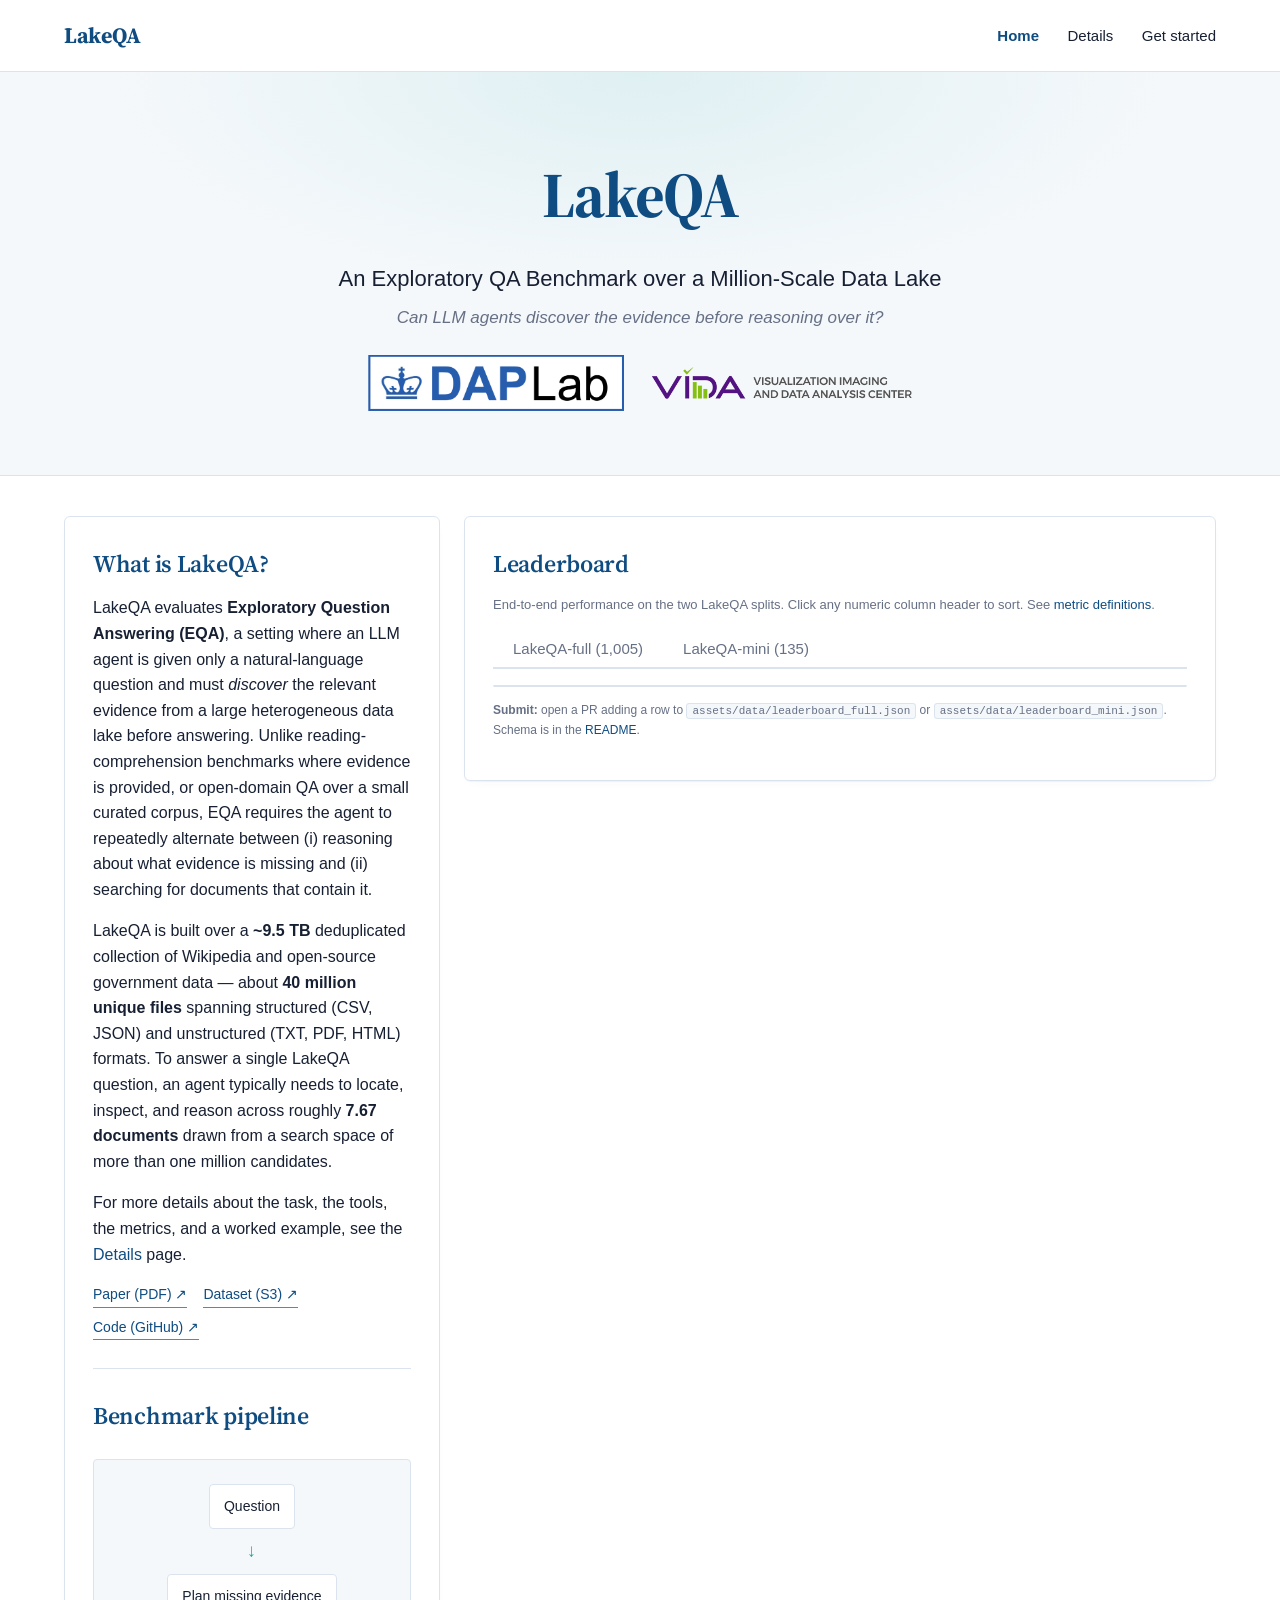
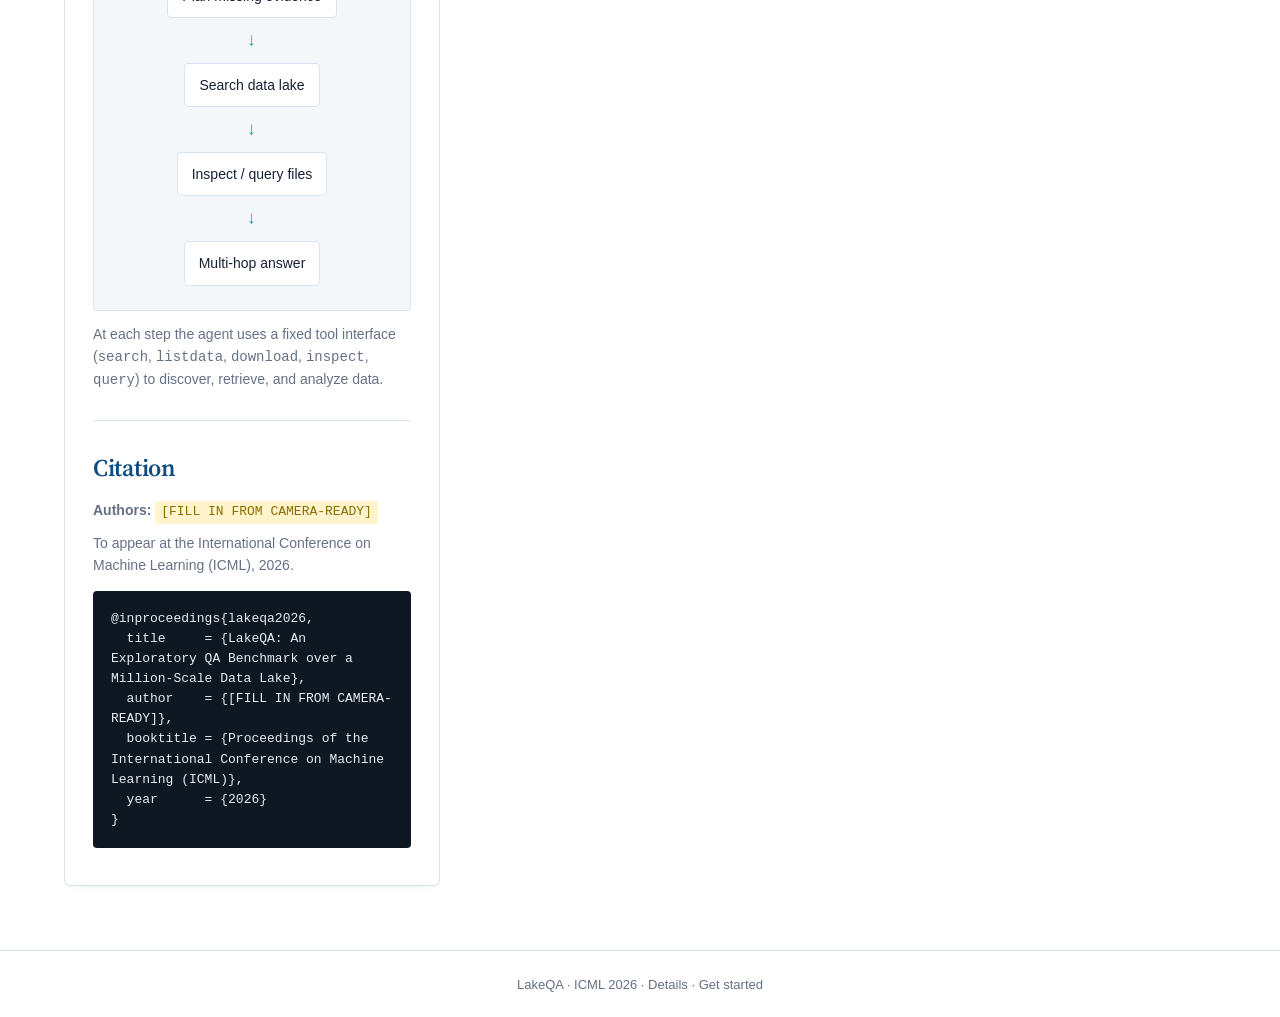
==== index.html @ cb7ca374 "Use VIDA logo in affiliations" ====
<!doctype html>
<html lang="en">
<head>
  <meta charset="utf-8" />
  <meta name="viewport" content="width=device-width, initial-scale=1" />
  <title>LakeQA — An Exploratory QA Benchmark over a Million-Scale Data Lake</title>
  <meta name="description" content="LakeQA: a benchmark for Exploratory Question Answering over a ~9.5 TB heterogeneous data lake spanning Wikipedia and Data.gov." />
  <link rel="icon" href="data:," />
  <link rel="preconnect" href="https://fonts.googleapis.com" />
  <link rel="preconnect" href="https://fonts.gstatic.com" crossorigin />
  <link rel="stylesheet" href="https://fonts.googleapis.com/css2?family=Source+Serif+4:opsz,wght@8..60,400;8..60,600;8..60,700&display=swap" />
  <link rel="stylesheet" href="assets/css/style.css?v=20260525" />
</head>
<body>

<header class="site-header">
  <div class="container-wide">
    <a class="brand" href="index.html">LakeQA</a>
    <nav class="site-nav">
      <a href="index.html" class="active">Home</a>
      <a href="details.html">Details</a>
      <a href="get-started.html">Get started</a>
    </nav>
  </div>
</header>

<section class="hero">
  <div class="container-wide">
    <h1>LakeQA</h1>
    <p class="tagline">An Exploratory QA Benchmark over a Million-Scale Data Lake</p>
    <p class="subtagline">Can LLM agents discover the evidence before reasoning over it?</p>
    <div class="hero-affiliation" aria-label="Affiliations">
      <img class="daplab-logo" src="assets/img/daplab_logo_horiz.png" alt="DAPLab" width="1508" height="331" />
      <img class="vida-logo" src="assets/img/vida_logo_long.png" alt="VIDA Lab" width="473" height="59" />
    </div>
  </div>
</section>

<section class="home-section">
  <div class="container-wide">
    <div class="home-grid">

      <!-- LEFT CARD -->
      <div class="card left-col">

        <h3>What is LakeQA?</h3>
        <p>
          LakeQA evaluates <strong>Exploratory Question Answering (EQA)</strong>, a setting where an LLM agent
          is given only a natural-language question and must <em>discover</em> the relevant evidence from a
          large heterogeneous data lake before answering. Unlike reading-comprehension benchmarks where evidence
          is provided, or open-domain QA over a small curated corpus, EQA requires the agent to repeatedly
          alternate between (i) reasoning about what evidence is missing and (ii) searching for documents that
          contain it.
        </p>
        <p>
          LakeQA is built over a <strong>~9.5 TB</strong> deduplicated collection of Wikipedia and open-source
          government data — about <strong>40 million unique files</strong> spanning structured (CSV, JSON) and
          unstructured (TXT, PDF, HTML) formats. To answer a single LakeQA question, an agent typically needs
          to locate, inspect, and reason across roughly <strong>7.67 documents</strong> drawn from a search
          space of more than one million candidates.
        </p>
        <p>
          For more details about the task, the tools, the metrics, and a worked example, see the
          <a href="details.html">Details</a> page.
        </p>
        <div class="inline-links">
          <a href="#paper-pdf-link">Paper (PDF) ↗</a>
          <a href="#dataset-link">Dataset (S3) ↗</a>
          <a href="https://github.com/lakeqa-bench/lakeqa-bench.github.io">Code (GitHub) ↗</a>
        </div>

        <hr class="card-divider" />

        <h3>Benchmark pipeline</h3>
        <div class="pipeline">
          <div class="node">Question</div>
          <span class="arrow">→</span>
          <div class="node">Plan missing evidence</div>
          <span class="arrow">→</span>
          <div class="node">Search data lake</div>
          <span class="arrow">→</span>
          <div class="node">Inspect / query files</div>
          <span class="arrow">→</span>
          <div class="node">Multi-hop answer</div>
        </div>
        <p style="font-size: 14px; color: var(--muted); margin-top: 12px;">
          At each step the agent uses a fixed tool interface
          (<code>search</code>, <code>listdata</code>, <code>download</code>, <code>inspect</code>, <code>query</code>)
          to discover, retrieve, and analyze data.
        </p>

        <hr class="card-divider" />

        <h3>Citation</h3>
        <p style="font-size: 14px; color: var(--muted); margin: 0 0 8px;">
          <strong>Authors:</strong> <span class="placeholder">[FILL IN FROM CAMERA-READY]</span>
        </p>
        <p style="font-size: 14px; color: var(--muted); margin: 0 0 14px;">
          To appear at the International Conference on Machine Learning (ICML), 2026.
        </p>
        <pre class="bibtex">@inproceedings{lakeqa2026,
  title     = {LakeQA: An Exploratory QA Benchmark over a Million-Scale Data Lake},
  author    = {[FILL IN FROM CAMERA-READY]},
  booktitle = {Proceedings of the International Conference on Machine Learning (ICML)},
  year      = {2026}
}</pre>

      </div>

      <!-- RIGHT CARD -->
      <div class="card right-col">

        <h3>Leaderboard</h3>
        <p style="font-size: 13px; color: var(--muted); margin: 0 0 14px;">
          End-to-end performance on the two LakeQA splits.
          Click any numeric column header to sort.
          See <a href="details.html#metrics">metric definitions</a>.
        </p>

        <div class="tabs" id="lb-tabs">
          <button class="tab" data-split="full">LakeQA-full (1,005)</button>
          <button class="tab" data-split="mini">LakeQA-mini (135)</button>
        </div>

        <div class="table-wrap" id="lb-table"></div>

        <p class="lb-footnote">
          <strong>Submit:</strong> open a PR adding a row to
          <code>assets/data/leaderboard_full.json</code> or
          <code>assets/data/leaderboard_mini.json</code>. Schema is in the
          <a href="https://github.com/lakeqa-bench/lakeqa-bench.github.io#submitting-an-entry">README</a>.
        </p>

      </div>

    </div>
  </div>
</section>

<footer class="site-footer">
  <div class="container-wide">
    LakeQA · ICML 2026 · <a href="details.html">Details</a> · <a href="get-started.html">Get started</a>
  </div>
</footer>

<script src="assets/js/leaderboard.js"></script>
<script>
  window.LakeQA.renderLeaderboard({
    tableContainerId: "lb-table",
    tabsContainerId:  "lb-tabs"
  });
</script>

</body>
</html>
---- assets/css/style.css ----
:root {
  --bg: #ffffff;
  --text: #172033;
  --muted: #667085;
  --primary: #0f4c81;
  --accent: #1ca7a8;
  --light: #f5f8fb;
  --border: #dbe4ee;
  --display: "Source Serif 4", Georgia, "Iowan Old Style", "Times New Roman", serif;
}

* { box-sizing: border-box; }

html, body {
  margin: 0;
  padding: 0;
  background: var(--bg);
  color: var(--text);
  font-family: -apple-system, BlinkMacSystemFont, "Segoe UI", Inter, Helvetica, Arial, sans-serif;
  font-size: 16px;
  line-height: 1.6;
  -webkit-font-smoothing: antialiased;
}

a {
  color: var(--primary);
  text-decoration: none;
}
a:hover { text-decoration: underline; }

.container {
  max-width: 960px;
  margin: 0 auto;
  padding: 0 24px;
}
.container-wide {
  max-width: 1200px;
  margin: 0 auto;
  padding: 0 24px;
}

/* ---------- Header / nav ---------- */

.site-header {
  border-bottom: 1px solid var(--border);
  background: var(--bg);
}
.site-header .container,
.site-header .container-wide {
  display: flex;
  align-items: center;
  justify-content: space-between;
  padding-top: 18px;
  padding-bottom: 18px;
}
.site-header .brand {
  font-family: var(--display);
  font-weight: 700;
  font-size: 22px;
  color: var(--primary);
  letter-spacing: -0.012em;
}
.site-nav a {
  color: var(--text);
  margin-left: 24px;
  font-size: 15px;
}
.site-nav a:hover { color: var(--primary); text-decoration: none; }
.site-nav a.active { color: var(--primary); font-weight: 600; }

/* ---------- Hero ---------- */

.hero {
  background:
    radial-gradient(ellipse 60% 80% at 50% 0%,
      rgba(28, 167, 168, 0.10), transparent 70%),
    var(--light);
  border-bottom: 1px solid var(--border);
  padding: 72px 0 64px;
  text-align: center;
}
.hero h1 {
  font-family: var(--display);
  font-size: 64px;
  margin: 0 0 14px;
  letter-spacing: -0.025em;
  color: var(--primary);
  font-weight: 700;
}
.hero .tagline {
  font-size: 22px;
  margin: 0 auto 8px;
  color: var(--text);
  font-weight: 500;
}
.hero .subtagline {
  font-size: 17px;
  color: var(--muted);
  margin: 0 auto 24px;
  font-style: italic;
}
.hero-affiliation {
  display: flex;
  flex-wrap: wrap;
  align-items: center;
  justify-content: center;
  gap: 20px 28px;
  max-width: 680px;
  margin: 0 auto;
}
.hero-affiliation img {
  display: block;
  width: auto;
  max-width: min(260px, 78vw);
  object-fit: contain;
}
.hero-affiliation .daplab-logo {
  height: 56px;
}
.hero-affiliation .vida-logo {
  height: 42px;
}
.hero-buttons {
  display: flex;
  flex-wrap: wrap;
  justify-content: center;
  gap: 12px;
}
.btn {
  display: inline-block;
  padding: 10px 20px;
  background: var(--primary);
  color: #fff;
  border-radius: 4px;
  font-size: 15px;
  font-weight: 500;
  border: 1px solid var(--primary);
  transition: background 0.12s ease;
}
.btn:hover {
  background: #0d3f6b;
  color: #fff;
  text-decoration: none;
}
.btn.btn-secondary {
  background: #fff;
  color: var(--primary);
}
.btn.btn-secondary:hover {
  background: var(--light);
  color: var(--primary);
}

/* ---------- Sections ---------- */

section {
  padding: 56px 0;
  border-bottom: 1px solid var(--border);
}
section:last-of-type { border-bottom: none; }
section h2 {
  font-family: var(--display);
  font-size: 30px;
  margin: 0 0 20px;
  color: var(--primary);
  letter-spacing: -0.012em;
  font-weight: 600;
}

/* Cap reading width inside the wide container on long-form pages
   (Details, Get started). Header / hero / leaderboard grid stay full-width. */
section > .container-wide > p,
section > .container-wide > ol,
section > .container-wide > ul,
section > .container-wide > h2,
section > .container-wide > h3,
section > .container-wide > .table-wrap,
section > .container-wide > .json-viewer,
section > .container-wide > .json-caption,
section > .container-wide > pre,
section > .container-wide > .banner,
section > .container-wide > .metric-groups,
section > .container-wide > .challenge-grid {
  max-width: 920px;
}
.page-title-strip > .container-wide > h1,
.page-title-strip > .container-wide > p {
  max-width: 920px;
}
section h3 {
  font-size: 19px;
  margin: 24px 0 8px;
  color: var(--text);
}
section p { margin: 0 0 16px; }

/* ---------- Challenge cards ---------- */

.challenge-grid {
  display: grid;
  grid-template-columns: repeat(3, 1fr);
  gap: 20px;
  margin-top: 24px;
}
.challenge {
  background: var(--light);
  border: 1px solid var(--border);
  border-left: 3px solid var(--accent);
  padding: 20px;
  border-radius: 4px;
}
.challenge .num {
  font-size: 13px;
  text-transform: uppercase;
  letter-spacing: 0.06em;
  color: var(--accent);
  font-weight: 600;
  margin-bottom: 6px;
}
.challenge h4 {
  margin: 0 0 8px;
  font-size: 16px;
  color: var(--text);
}
.challenge p {
  margin: 0;
  font-size: 14px;
  color: var(--muted);
  line-height: 1.5;
}

/* ---------- Pipeline ---------- */

.pipeline {
  display: flex;
  flex-wrap: wrap;
  align-items: center;
  justify-content: center;
  gap: 8px;
  margin: 24px 0 8px;
  padding: 24px;
  background: var(--light);
  border: 1px solid var(--border);
  border-radius: 4px;
}
.pipeline .node {
  background: #fff;
  border: 1px solid var(--border);
  border-radius: 4px;
  padding: 10px 14px;
  font-size: 14px;
  color: var(--text);
  white-space: nowrap;
}
.pipeline .arrow {
  color: var(--accent);
  font-weight: 700;
  font-size: 18px;
}

/* When the pipeline lives in the narrow Home left column, stack vertically
   with downward arrows regardless of viewport size. */
.left-col .pipeline { flex-direction: column; }
.left-col .pipeline .arrow { transform: rotate(90deg); }

/* ---------- Stat cards ---------- */

.stat-grid {
  display: grid;
  grid-template-columns: repeat(3, 1fr);
  gap: 16px;
  margin-top: 24px;
}
.stat {
  background: #fff;
  border: 1px solid var(--border);
  border-radius: 4px;
  padding: 20px;
  text-align: center;
}
.stat .value {
  font-size: 28px;
  font-weight: 700;
  color: var(--primary);
  letter-spacing: -0.01em;
  display: block;
  margin-bottom: 4px;
}
.stat .label {
  font-size: 13px;
  color: var(--muted);
}

/* ---------- Tables ---------- */

.table-wrap {
  overflow-x: auto;
  margin-top: 16px;
  border: 1px solid var(--border);
  border-radius: 4px;
}
table {
  width: 100%;
  border-collapse: collapse;
  font-size: 14px;
}
th, td {
  text-align: left;
  padding: 10px 12px;
  border-bottom: 1px solid var(--border);
  white-space: nowrap;
}
th {
  background: var(--light);
  color: var(--text);
  font-weight: 600;
  font-size: 13px;
  text-transform: uppercase;
  letter-spacing: 0.04em;
  border-bottom: 2px solid var(--border);
}
tbody tr:last-child td { border-bottom: none; }
tbody tr:hover { background: var(--light); }
td.num { font-variant-numeric: tabular-nums; text-align: right; }
th.num { text-align: right; }
td.rank {
  font-weight: 700;
  color: var(--muted);
  width: 40px;
}
td.model { font-weight: 500; }

/* Sortable column headers */
th.sortable {
  cursor: pointer;
  user-select: none;
}
th.sortable:hover { color: var(--primary); }
th.sortable .sort-arrow {
  display: inline-block;
  width: 10px;
  margin-left: 4px;
  color: var(--muted);
  font-size: 10px;
}
th.sortable.sort-asc .sort-arrow::after  { content: "▲"; color: var(--primary); }
th.sortable.sort-desc .sort-arrow::after { content: "▼"; color: var(--primary); }

/* ---------- Tabs ---------- */

.tabs {
  display: flex;
  border-bottom: 2px solid var(--border);
  margin-bottom: 16px;
}
.tab {
  padding: 10px 20px;
  cursor: pointer;
  font-size: 15px;
  font-weight: 500;
  color: var(--muted);
  border-bottom: 2px solid transparent;
  margin-bottom: -2px;
  background: none;
  border-top: none;
  border-left: none;
  border-right: none;
}
.tab.active {
  color: var(--primary);
  border-bottom-color: var(--primary);
}
.tab:hover { color: var(--primary); }

/* ---------- Banner / callout ---------- */

.banner {
  background: var(--light);
  border-left: 3px solid var(--accent);
  padding: 14px 18px;
  margin: 16px 0;
  font-size: 14px;
  border-radius: 0 4px 4px 0;
}
.banner strong { color: var(--text); }

.placeholder {
  display: inline-block;
  background: #fff4cc;
  color: #8a6d00;
  padding: 1px 6px;
  border-radius: 3px;
  font-size: 13px;
  font-family: ui-monospace, "SF Mono", Menlo, monospace;
}

/* ---------- Citation ---------- */

.bibtex {
  background: #0e1822;
  color: #e6edf3;
  padding: 18px;
  border-radius: 4px;
  font-family: ui-monospace, "SF Mono", Menlo, Consolas, monospace;
  font-size: 13px;
  line-height: 1.55;
  white-space: pre-wrap;
  overflow-x: auto;
}

/* ---------- Metric groups (evaluation page) ---------- */

.metric-groups {
  display: grid;
  grid-template-columns: repeat(3, 1fr);
  gap: 16px;
  margin-top: 16px;
}
.metric-group {
  background: var(--light);
  border: 1px solid var(--border);
  border-radius: 4px;
  padding: 18px;
}
.metric-group h4 {
  margin: 0 0 8px;
  font-size: 15px;
  color: var(--primary);
}
.metric-group ul {
  list-style: none;
  padding: 0;
  margin: 0;
}
.metric-group li {
  font-size: 14px;
  color: var(--text);
  padding: 4px 0;
}
.metric-group li code {
  background: #fff;
  padding: 1px 5px;
  border: 1px solid var(--border);
  border-radius: 3px;
  font-size: 12px;
}

/* ---------- Domain bars ---------- */

.domain-bars {
  margin-top: 16px;
}
.domain-row {
  display: grid;
  grid-template-columns: 220px 1fr 60px;
  align-items: center;
  gap: 12px;
  padding: 6px 0;
  font-size: 14px;
}
.domain-row .name { color: var(--text); }
.domain-row .bar {
  height: 14px;
  background: var(--light);
  border-radius: 3px;
  overflow: hidden;
  position: relative;
}
.domain-row .bar-fill {
  height: 100%;
  background: var(--accent);
  border-radius: 3px;
}
.domain-row .pct {
  text-align: right;
  font-variant-numeric: tabular-nums;
  color: var(--muted);
  font-size: 13px;
}

/* ---------- Footer ---------- */

.site-footer {
  border-top: 1px solid var(--border);
  padding: 24px 0;
  font-size: 13px;
  color: var(--muted);
  text-align: center;
}
.site-footer a { color: var(--muted); }

/* ---------- Two-column home grid ---------- */

.home-section { padding: 40px 0 64px; border-bottom: none; }

.home-grid {
  display: grid;
  grid-template-columns: minmax(0, 1fr) minmax(0, 2fr);
  gap: 24px;
  align-items: start;
}

.card {
  background: #fff;
  border: 1px solid var(--border);
  border-radius: 6px;
  padding: 28px 28px 24px;
  box-shadow:
    0 1px 0 rgba(15, 76, 129, 0.04),
    0 4px 12px -8px rgba(15, 76, 129, 0.10);
  transition: box-shadow 0.2s ease, transform 0.2s ease;
}
.card:hover {
  box-shadow:
    0 1px 0 rgba(15, 76, 129, 0.04),
    0 6px 20px -8px rgba(15, 76, 129, 0.16);
}
.card h3:first-child { margin-top: 0; }
.card h3 {
  font-family: var(--display);
  font-size: 24px;
  color: var(--primary);
  margin: 28px 0 12px;
  letter-spacing: -0.012em;
  font-weight: 600;
}

.card-divider {
  border: 0;
  border-top: 1px solid var(--border);
  margin: 28px 0;
}

.right-col {
  position: sticky;
  top: 24px;
}

.lb-footnote {
  margin-top: 14px;
  font-size: 12px;
  color: var(--muted);
}
.lb-footnote code {
  background: var(--light);
  padding: 1px 5px;
  border: 1px solid var(--border);
  border-radius: 3px;
  font-size: 11px;
}

/* Inline links inside the "What is LakeQA?" card */
.inline-links {
  display: flex;
  flex-wrap: wrap;
  gap: 8px 16px;
  margin: 12px 0 4px;
  font-size: 14px;
}
.inline-links a {
  color: var(--primary);
  font-weight: 500;
  text-decoration: none;
  border-bottom: 1px solid var(--accent);
  padding-bottom: 1px;
}
.inline-links a:hover { color: var(--accent); }

/* ---------- JSON viewer (Details > Example task) ---------- */

.json-viewer {
  background: #0e1822;
  color: #e6edf3;
  padding: 22px 24px;
  border-radius: 6px;
  font-family: ui-monospace, "SF Mono", Menlo, Consolas, monospace;
  font-size: 13px;
  line-height: 1.65;
  overflow-x: auto;
  margin: 16px 0;
  white-space: pre-wrap;
  word-break: normal;
  overflow-wrap: break-word;
  tab-size: 2;
}
.json-viewer code {
  font-family: inherit;
  background: transparent;
  border: 0;
  padding: 0;
  color: inherit;
  font-size: inherit;
}
.json-viewer .key      { color: #79c0ff; }
.json-viewer .str      { color: #a5d6ff; }
.json-viewer .num      { color: #ffa657; }
.json-viewer .bool,
.json-viewer .null     { color: #ff7b72; }
.json-viewer .punct    { color: #768390; }
.json-viewer .comment  { color: #8b949e; font-style: italic; }
.json-viewer .py-kw    { color: #ff7b72; }
.json-viewer .py-fn    { color: #d2a8ff; }
.json-viewer .py-str   { color: #a5d6ff; }
.json-viewer .py-com   { color: #8b949e; font-style: italic; }
.json-viewer .py-builtin { color: #ffa657; }

.json-caption {
  font-size: 13px;
  color: var(--muted);
  margin-top: 10px;
  font-style: italic;
}
.json-caption code {
  font-style: normal;
  background: var(--light);
  padding: 1px 5px;
  border: 1px solid var(--border);
  border-radius: 3px;
  font-size: 12px;
}

/* ---------- Page-load fade ---------- */

@keyframes lakeqa-rise {
  from { opacity: 0; transform: translateY(8px); }
  to   { opacity: 1; transform: none; }
}
.hero h1            { animation: lakeqa-rise 0.55s ease-out both; }
.hero .tagline      { animation: lakeqa-rise 0.55s 0.10s ease-out both; }
.hero .subtagline   { animation: lakeqa-rise 0.55s 0.20s ease-out both; }
.home-grid > .card  { animation: lakeqa-rise 0.55s 0.30s ease-out both; }
.home-grid > .right-col { animation-delay: 0.40s; }

@media (prefers-reduced-motion: reduce) {
  .hero h1, .hero .tagline, .hero .subtagline,
  .home-grid > .card { animation: none; }
}

/* Secondary-page header band — same vertical rhythm as .hero,
   left-aligned content (vs centered on the home hero). */
.page-title-strip {
  background:
    radial-gradient(ellipse 60% 80% at 50% 0%,
      rgba(28, 167, 168, 0.10), transparent 70%),
    var(--light);
  border-bottom: 1px solid var(--border);
  padding: 72px 0 64px;
}
.page-title-strip h1 {
  margin: 0;
  font-family: var(--display);
  font-size: 48px;
  color: var(--primary);
  letter-spacing: -0.018em;
  font-weight: 700;
}
.page-title-strip p {
  margin: 8px 0 0;
  font-size: 17px;
  color: var(--muted);
}

/* ---------- Mobile ---------- */

@media (max-width: 980px) {
  .home-grid { grid-template-columns: 1fr; }
  .right-col { position: static; }
}

@media (max-width: 720px) {
  .hero { padding: 40px 0 36px; }
  .hero h1 { font-size: 38px; }
  .hero .tagline { font-size: 18px; }
  .hero .subtagline { font-size: 15px; }
  .hero-affiliation { gap: 14px 20px; }
  .hero-affiliation .daplab-logo { height: 46px; }
  .hero-affiliation .vida-logo { height: 34px; }
  section { padding: 36px 0; }
  section h2 { font-size: 22px; }

  .challenge-grid,
  .metric-groups { grid-template-columns: 1fr; }
  .stat-grid { grid-template-columns: repeat(2, 1fr); }

  .site-header .container,
  .site-header .container-wide {
    flex-direction: column;
    gap: 8px;
    align-items: flex-start;
  }
  .site-nav a { margin-left: 0; margin-right: 16px; }

  .pipeline { flex-direction: column; }
  .pipeline .arrow { transform: rotate(90deg); }

  .card { padding: 20px 18px; }

  .json-viewer {
    font-size: 12px;
    padding: 16px 18px;
  }

  .page-title-strip { padding: 44px 0 36px; }
  .page-title-strip h1 { font-size: 32px; }
  .page-title-strip p { font-size: 15px; }
}
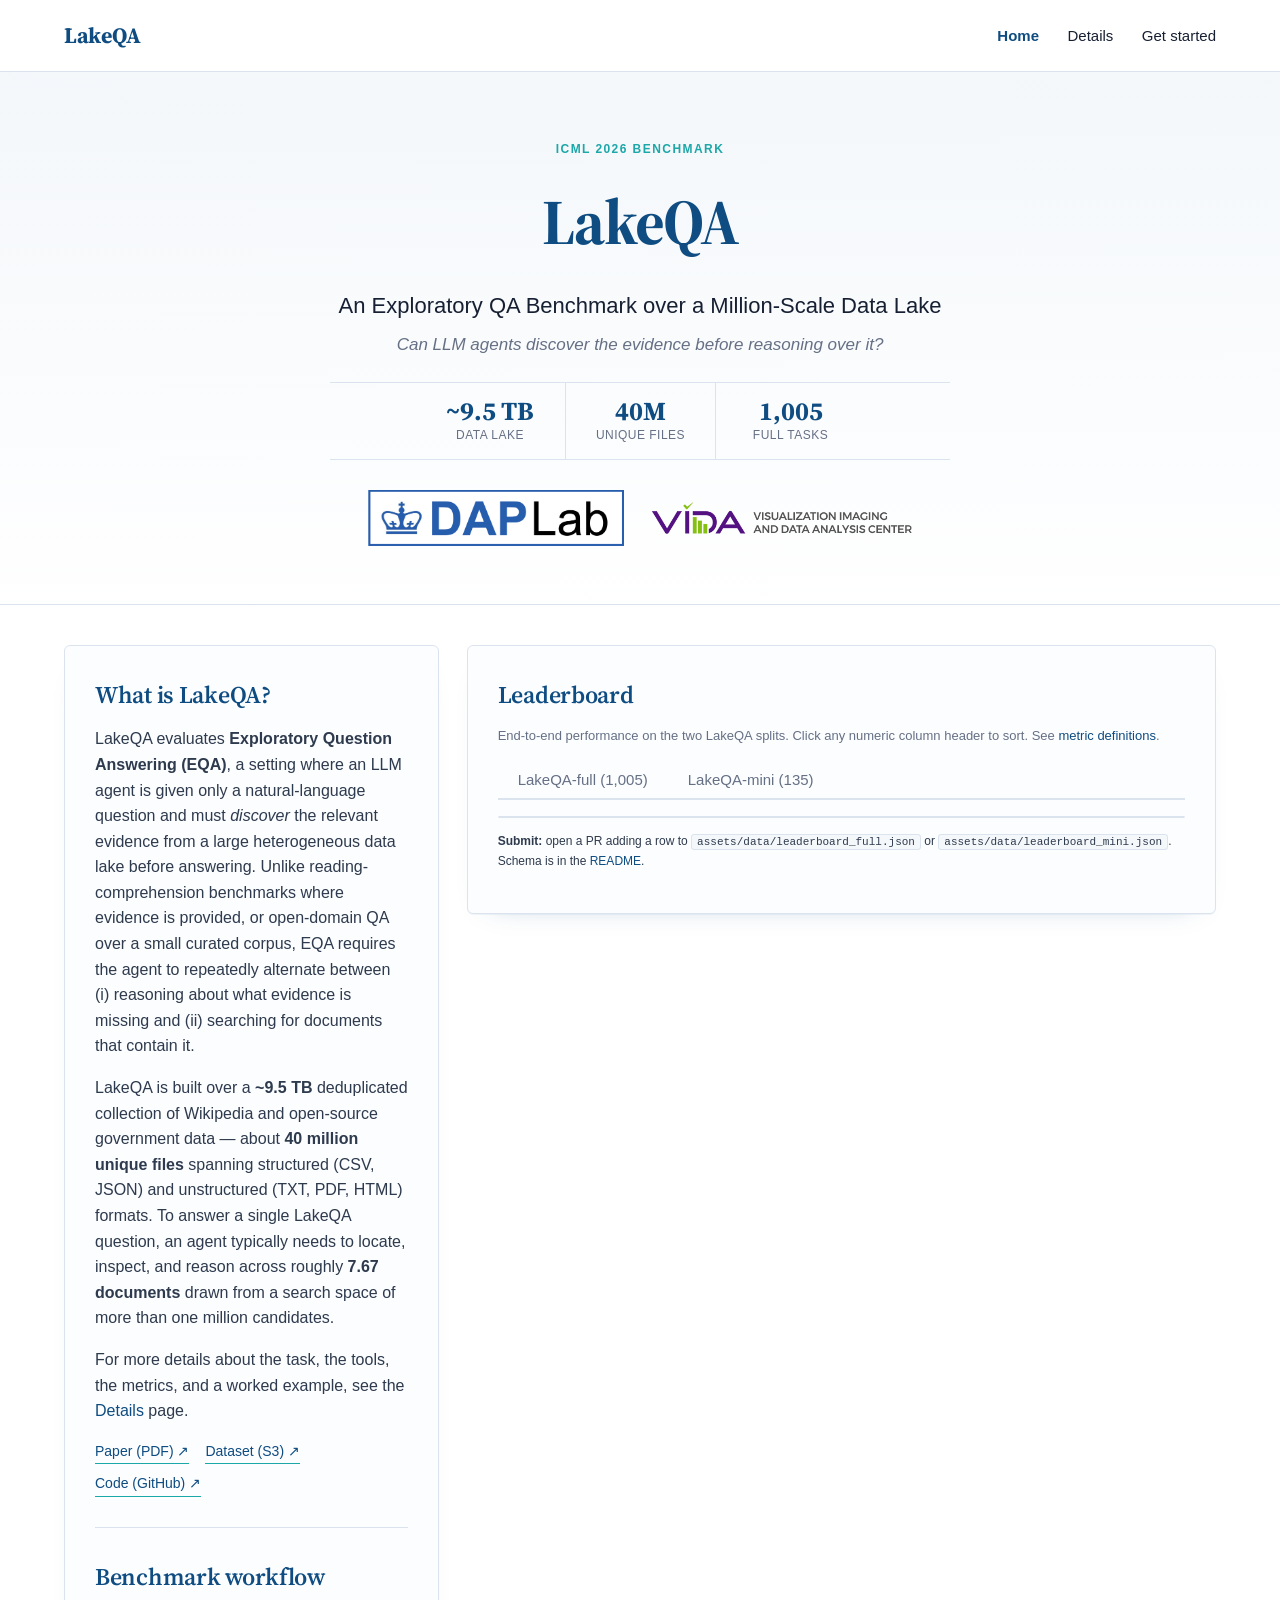
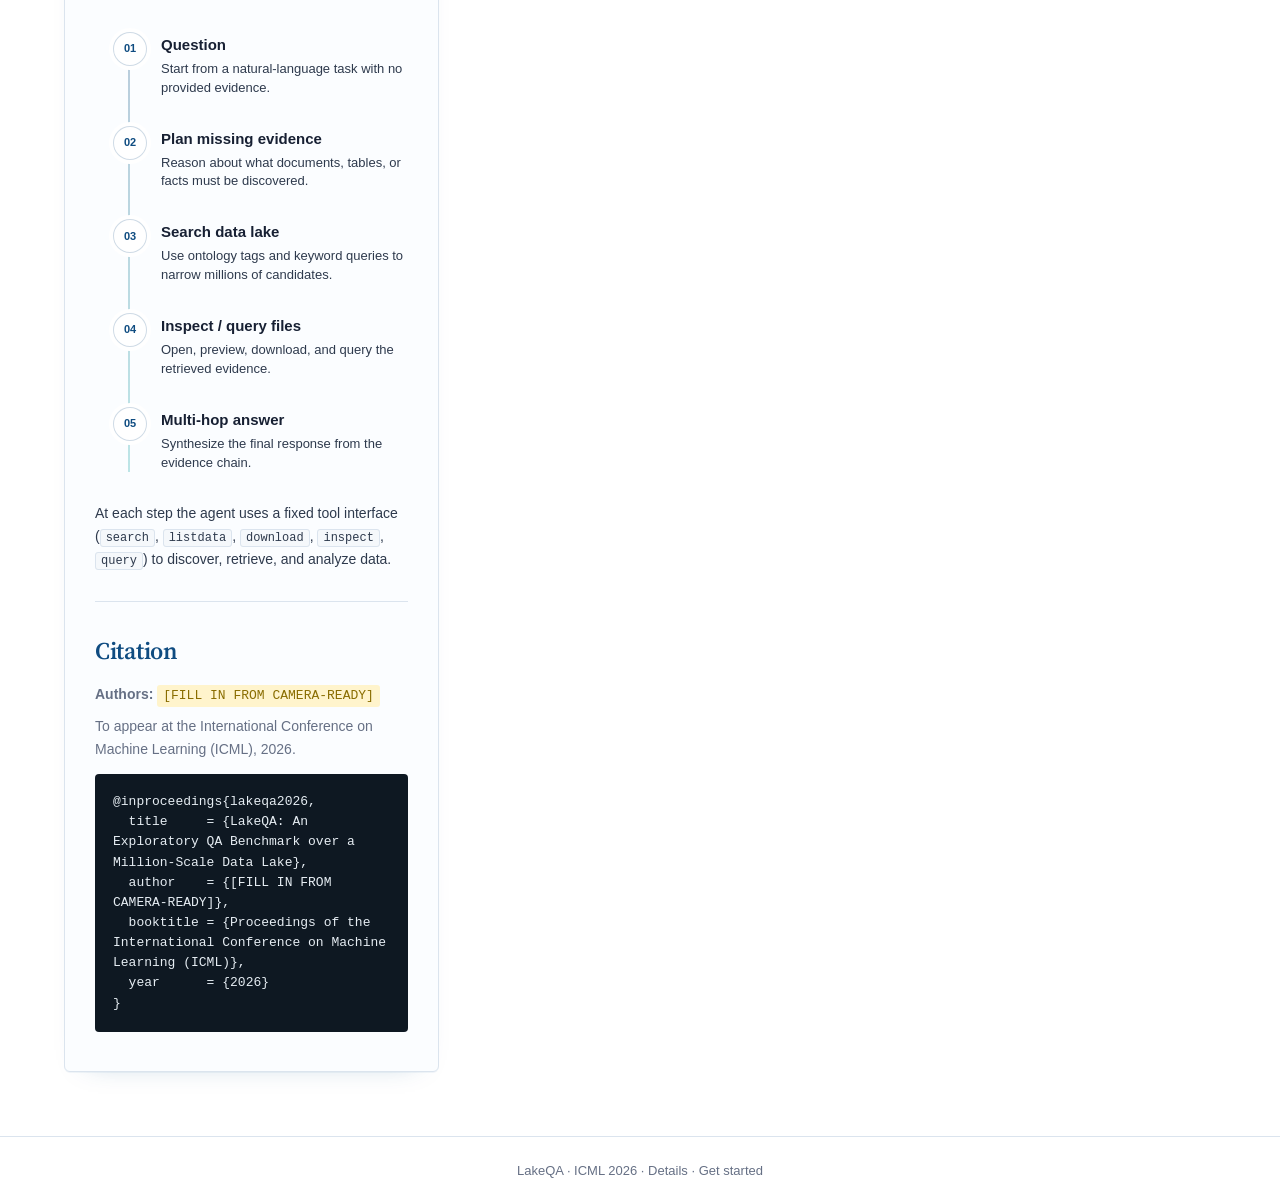
==== commit e199dcf5: "Polish homepage visual design" ====
--- a/index.html
+++ b/index.html
@@ -9,7 +9,7 @@
   <link rel="preconnect" href="https://fonts.googleapis.com" />
   <link rel="preconnect" href="https://fonts.gstatic.com" crossorigin />
   <link rel="stylesheet" href="https://fonts.googleapis.com/css2?family=Source+Serif+4:opsz,wght@8..60,400;8..60,600;8..60,700&display=swap" />
-  <link rel="stylesheet" href="assets/css/style.css?v=20260525" />
+  <link rel="stylesheet" href="assets/css/style.css?v=20260525-redesign" />
 </head>
 <body>
 
@@ -25,10 +25,25 @@
 </header>
 
 <section class="hero">
-  <div class="container-wide">
+  <div class="container-wide hero-inner">
+    <p class="hero-eyebrow">ICML 2026 Benchmark</p>
     <h1>LakeQA</h1>
     <p class="tagline">An Exploratory QA Benchmark over a Million-Scale Data Lake</p>
     <p class="subtagline">Can LLM agents discover the evidence before reasoning over it?</p>
+    <div class="hero-kpis" aria-label="Benchmark scale">
+      <div class="hero-kpi">
+        <strong>~9.5 TB</strong>
+        <span>data lake</span>
+      </div>
+      <div class="hero-kpi">
+        <strong>40M</strong>
+        <span>unique files</span>
+      </div>
+      <div class="hero-kpi">
+        <strong>1,005</strong>
+        <span>full tasks</span>
+      </div>
+    </div>
     <div class="hero-affiliation" aria-label="Affiliations">
       <img class="daplab-logo" src="assets/img/daplab_logo_horiz.png" alt="DAPLab" width="1508" height="331" />
       <img class="vida-logo" src="assets/img/vida_logo_long.png" alt="VIDA Lab" width="473" height="59" />
@@ -71,19 +86,45 @@
 
         <hr class="card-divider" />
 
-        <h3>Benchmark pipeline</h3>
-        <div class="pipeline">
-          <div class="node">Question</div>
-          <span class="arrow">→</span>
-          <div class="node">Plan missing evidence</div>
-          <span class="arrow">→</span>
-          <div class="node">Search data lake</div>
-          <span class="arrow">→</span>
-          <div class="node">Inspect / query files</div>
-          <span class="arrow">→</span>
-          <div class="node">Multi-hop answer</div>
+        <h3>Benchmark workflow</h3>
+        <div class="workflow-showcase" aria-label="LakeQA benchmark workflow">
+          <div class="workflow-step">
+            <span class="workflow-index">01</span>
+            <div>
+              <h4>Question</h4>
+              <p>Start from a natural-language task with no provided evidence.</p>
+            </div>
+          </div>
+          <div class="workflow-step">
+            <span class="workflow-index">02</span>
+            <div>
+              <h4>Plan missing evidence</h4>
+              <p>Reason about what documents, tables, or facts must be discovered.</p>
+            </div>
+          </div>
+          <div class="workflow-step">
+            <span class="workflow-index">03</span>
+            <div>
+              <h4>Search data lake</h4>
+              <p>Use ontology tags and keyword queries to narrow millions of candidates.</p>
+            </div>
+          </div>
+          <div class="workflow-step">
+            <span class="workflow-index">04</span>
+            <div>
+              <h4>Inspect / query files</h4>
+              <p>Open, preview, download, and query the retrieved evidence.</p>
+            </div>
+          </div>
+          <div class="workflow-step">
+            <span class="workflow-index">05</span>
+            <div>
+              <h4>Multi-hop answer</h4>
+              <p>Synthesize the final response from the evidence chain.</p>
+            </div>
+          </div>
         </div>
-        <p style="font-size: 14px; color: var(--muted); margin-top: 12px;">
+        <p class="workflow-note">
           At each step the agent uses a fixed tool interface
           (<code>search</code>, <code>listdata</code>, <code>download</code>, <code>inspect</code>, <code>query</code>)
           to discover, retrieve, and analyze data.
--- a/assets/css/style.css
+++ b/assets/css/style.css
@@ -5,6 +5,7 @@
   --primary: #0f4c81;
   --accent: #1ca7a8;
   --light: #f5f8fb;
+  --panel: #fbfdff;
   --border: #dbe4ee;
   --display: "Source Serif 4", Georgia, "Iowan Old Style", "Times New Roman", serif;
 }
@@ -72,12 +73,23 @@
 
 .hero {
   background:
-    radial-gradient(ellipse 60% 80% at 50% 0%,
-      rgba(28, 167, 168, 0.10), transparent 70%),
+    linear-gradient(180deg, rgba(245, 248, 251, 0.92) 0%, rgba(255, 255, 255, 0.98) 100%),
+    linear-gradient(90deg, rgba(15, 76, 129, 0.07) 0%, rgba(28, 167, 168, 0.08) 100%),
     var(--light);
   border-bottom: 1px solid var(--border);
-  padding: 72px 0 64px;
+  padding: 68px 0 58px;
   text-align: center;
+}
+.hero-inner {
+  position: relative;
+}
+.hero-eyebrow {
+  margin: 0 auto 12px;
+  color: var(--accent);
+  font-size: 12px;
+  font-weight: 700;
+  letter-spacing: 0.12em;
+  text-transform: uppercase;
 }
 .hero h1 {
   font-family: var(--display);
@@ -98,6 +110,39 @@
   color: var(--muted);
   margin: 0 auto 24px;
   font-style: italic;
+}
+.hero-kpis {
+  display: flex;
+  flex-wrap: wrap;
+  justify-content: center;
+  gap: 0;
+  margin: 0 auto 28px;
+  border-top: 1px solid var(--border);
+  border-bottom: 1px solid var(--border);
+  max-width: 620px;
+}
+.hero-kpi {
+  min-width: 150px;
+  padding: 14px 22px;
+  text-align: center;
+}
+.hero-kpi + .hero-kpi {
+  border-left: 1px solid var(--border);
+}
+.hero-kpi strong {
+  display: block;
+  color: var(--primary);
+  font-family: var(--display);
+  font-size: 26px;
+  font-weight: 700;
+  line-height: 1.1;
+}
+.hero-kpi span {
+  display: block;
+  color: var(--muted);
+  font-size: 12px;
+  letter-spacing: 0.04em;
+  text-transform: uppercase;
 }
 .hero-affiliation {
   display: flex;
@@ -107,6 +152,7 @@
   gap: 20px 28px;
   max-width: 680px;
   margin: 0 auto;
+  padding-top: 2px;
 }
 .hero-affiliation img {
   display: block;
@@ -229,39 +275,72 @@
   line-height: 1.5;
 }
 
-/* ---------- Pipeline ---------- */
-
-.pipeline {
-  display: flex;
-  flex-wrap: wrap;
-  align-items: center;
-  justify-content: center;
-  gap: 8px;
-  margin: 24px 0 8px;
-  padding: 24px;
-  background: var(--light);
-  border: 1px solid var(--border);
-  border-radius: 4px;
-}
-.pipeline .node {
+/* ---------- Workflow ---------- */
+
+.workflow-showcase {
+  position: relative;
+  display: grid;
+  gap: 0;
+  margin: 18px 0 10px;
+  padding: 4px 0 4px 18px;
+}
+.workflow-showcase::before {
+  content: "";
+  position: absolute;
+  left: 33px;
+  top: 18px;
+  bottom: 18px;
+  width: 2px;
+  background: linear-gradient(180deg, var(--primary), var(--accent));
+  opacity: 0.28;
+}
+.workflow-step {
+  position: relative;
+  display: grid;
+  grid-template-columns: 34px minmax(0, 1fr);
+  gap: 14px;
+  padding: 14px 0;
+}
+.workflow-index {
+  position: relative;
+  z-index: 1;
+  display: grid;
+  place-items: center;
+  width: 34px;
+  height: 34px;
+  border: 1px solid rgba(15, 76, 129, 0.20);
+  border-radius: 50%;
   background: #fff;
-  border: 1px solid var(--border);
-  border-radius: 4px;
-  padding: 10px 14px;
+  color: var(--primary);
+  font-size: 11px;
+  font-weight: 700;
+  font-variant-numeric: tabular-nums;
+  box-shadow: 0 0 0 4px #fff;
+}
+.workflow-step h4 {
+  margin: 1px 0 3px;
+  color: var(--text);
+  font-size: 15px;
+  font-weight: 700;
+}
+.workflow-step p {
+  margin: 0;
+  color: var(--muted);
+  font-size: 13px;
+  line-height: 1.45;
+}
+.workflow-note {
+  margin: 12px 0 0;
+  color: var(--muted);
   font-size: 14px;
-  color: var(--text);
-  white-space: nowrap;
-}
-.pipeline .arrow {
-  color: var(--accent);
-  font-weight: 700;
-  font-size: 18px;
-}
-
-/* When the pipeline lives in the narrow Home left column, stack vertically
-   with downward arrows regardless of viewport size. */
-.left-col .pipeline { flex-direction: column; }
-.left-col .pipeline .arrow { transform: rotate(90deg); }
+}
+.workflow-note code {
+  background: var(--light);
+  padding: 1px 5px;
+  border: 1px solid var(--border);
+  border-radius: 3px;
+  font-size: 12px;
+}
 
 /* ---------- Stat cards ---------- */
 
@@ -496,24 +575,25 @@
 .home-grid {
   display: grid;
   grid-template-columns: minmax(0, 1fr) minmax(0, 2fr);
-  gap: 24px;
+  gap: 28px;
   align-items: start;
 }
 
 .card {
-  background: #fff;
+  min-width: 0;
+  background: var(--panel);
   border: 1px solid var(--border);
   border-radius: 6px;
-  padding: 28px 28px 24px;
+  padding: 30px 30px 26px;
   box-shadow:
-    0 1px 0 rgba(15, 76, 129, 0.04),
-    0 4px 12px -8px rgba(15, 76, 129, 0.10);
+    0 1px 0 rgba(15, 76, 129, 0.05),
+    0 12px 28px -24px rgba(15, 76, 129, 0.35);
   transition: box-shadow 0.2s ease, transform 0.2s ease;
 }
 .card:hover {
   box-shadow:
-    0 1px 0 rgba(15, 76, 129, 0.04),
-    0 6px 20px -8px rgba(15, 76, 129, 0.16);
+    0 1px 0 rgba(15, 76, 129, 0.05),
+    0 16px 34px -24px rgba(15, 76, 129, 0.42);
 }
 .card h3:first-child { margin-top: 0; }
 .card h3 {
@@ -524,11 +604,14 @@
   letter-spacing: -0.012em;
   font-weight: 600;
 }
+.card p {
+  color: #2e3a4d;
+}
 
 .card-divider {
   border: 0;
   border-top: 1px solid var(--border);
-  margin: 28px 0;
+  margin: 30px 0;
 }
 
 .right-col {
@@ -626,13 +709,17 @@
   to   { opacity: 1; transform: none; }
 }
 .hero h1            { animation: lakeqa-rise 0.55s ease-out both; }
+.hero .hero-eyebrow { animation: lakeqa-rise 0.55s ease-out both; }
 .hero .tagline      { animation: lakeqa-rise 0.55s 0.10s ease-out both; }
 .hero .subtagline   { animation: lakeqa-rise 0.55s 0.20s ease-out both; }
+.hero .hero-kpis    { animation: lakeqa-rise 0.55s 0.26s ease-out both; }
+.hero-affiliation   { animation: lakeqa-rise 0.55s 0.32s ease-out both; }
 .home-grid > .card  { animation: lakeqa-rise 0.55s 0.30s ease-out both; }
 .home-grid > .right-col { animation-delay: 0.40s; }
 
 @media (prefers-reduced-motion: reduce) {
-  .hero h1, .hero .tagline, .hero .subtagline,
+  .hero h1, .hero .hero-eyebrow, .hero .tagline, .hero .subtagline,
+  .hero .hero-kpis, .hero-affiliation,
   .home-grid > .card { animation: none; }
 }
 
@@ -672,6 +759,14 @@
   .hero h1 { font-size: 38px; }
   .hero .tagline { font-size: 18px; }
   .hero .subtagline { font-size: 15px; }
+  .hero-kpis {
+    max-width: 340px;
+  }
+  .hero-kpi {
+    min-width: 113px;
+    padding: 12px 10px;
+  }
+  .hero-kpi strong { font-size: 22px; }
   .hero-affiliation { gap: 14px 20px; }
   .hero-affiliation .daplab-logo { height: 46px; }
   .hero-affiliation .vida-logo { height: 34px; }
@@ -690,9 +785,6 @@
   }
   .site-nav a { margin-left: 0; margin-right: 16px; }
 
-  .pipeline { flex-direction: column; }
-  .pipeline .arrow { transform: rotate(90deg); }
-
   .card { padding: 20px 18px; }
 
   .json-viewer {
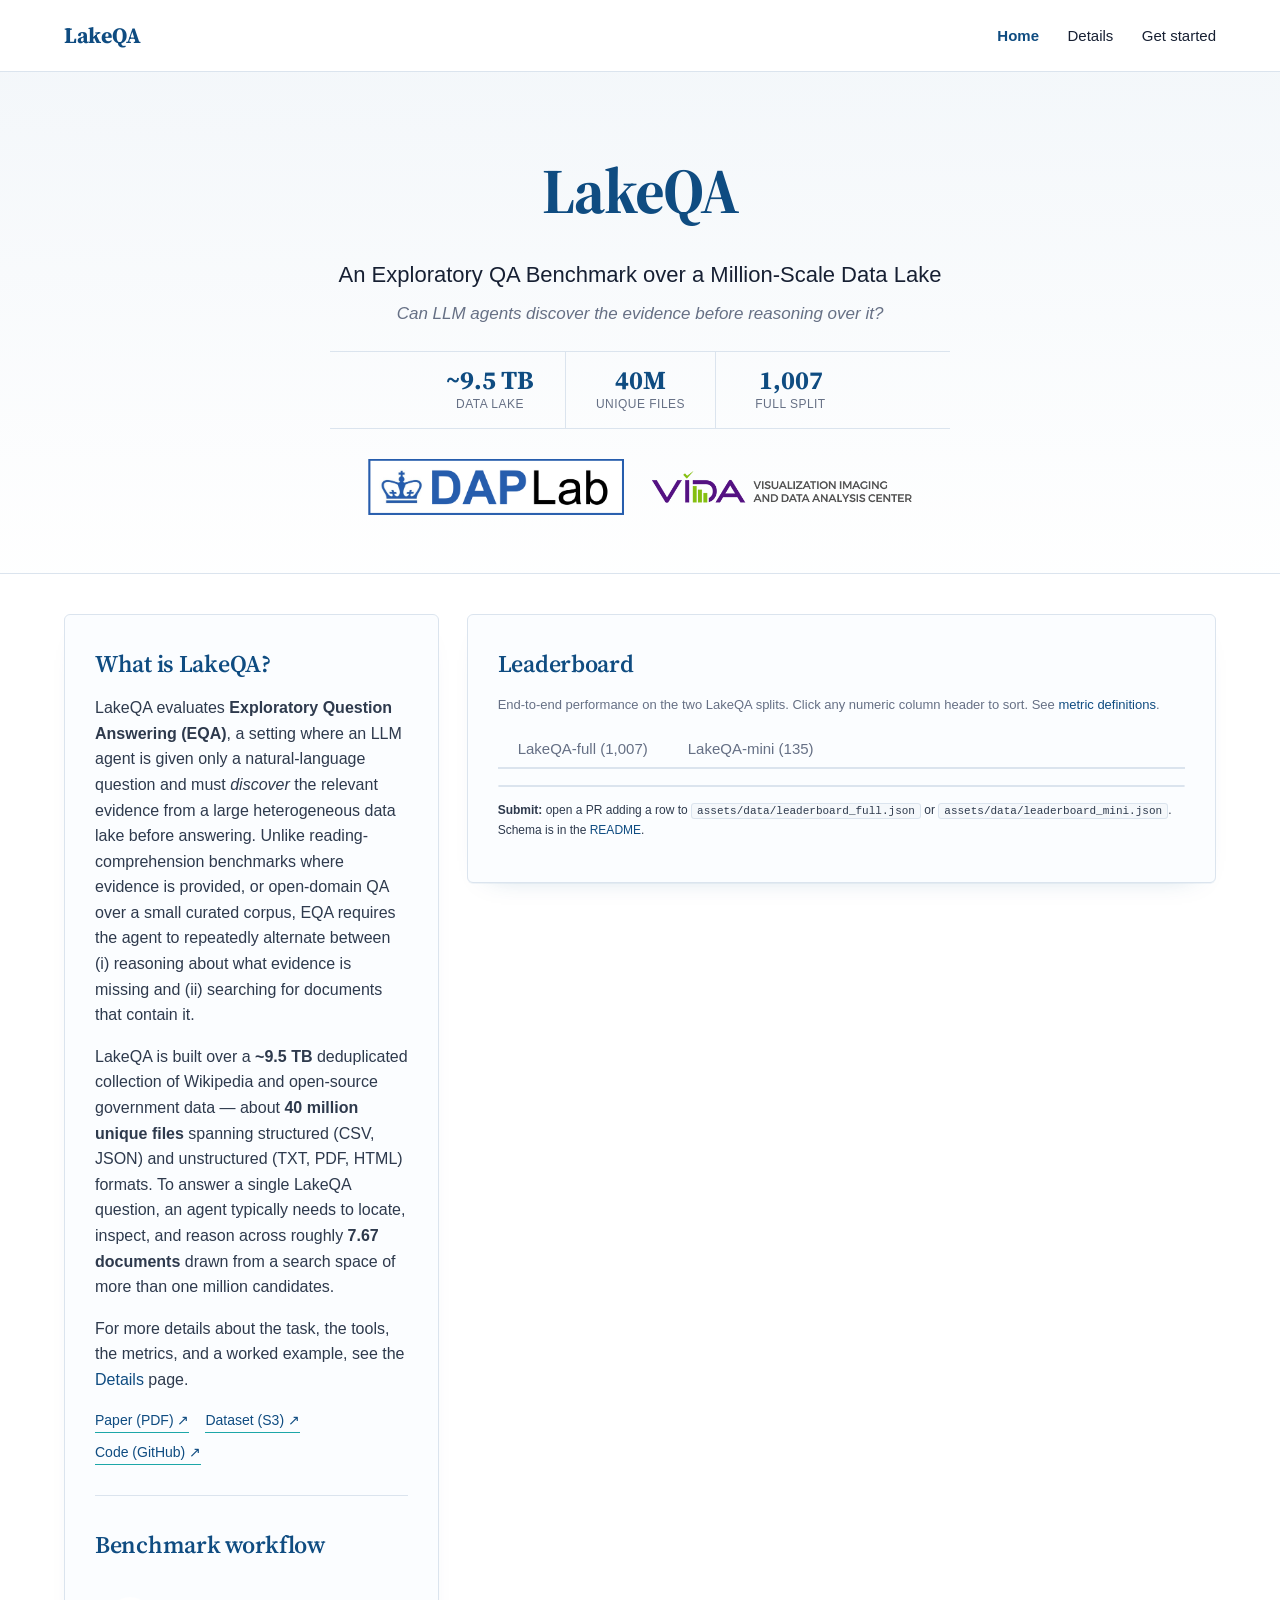
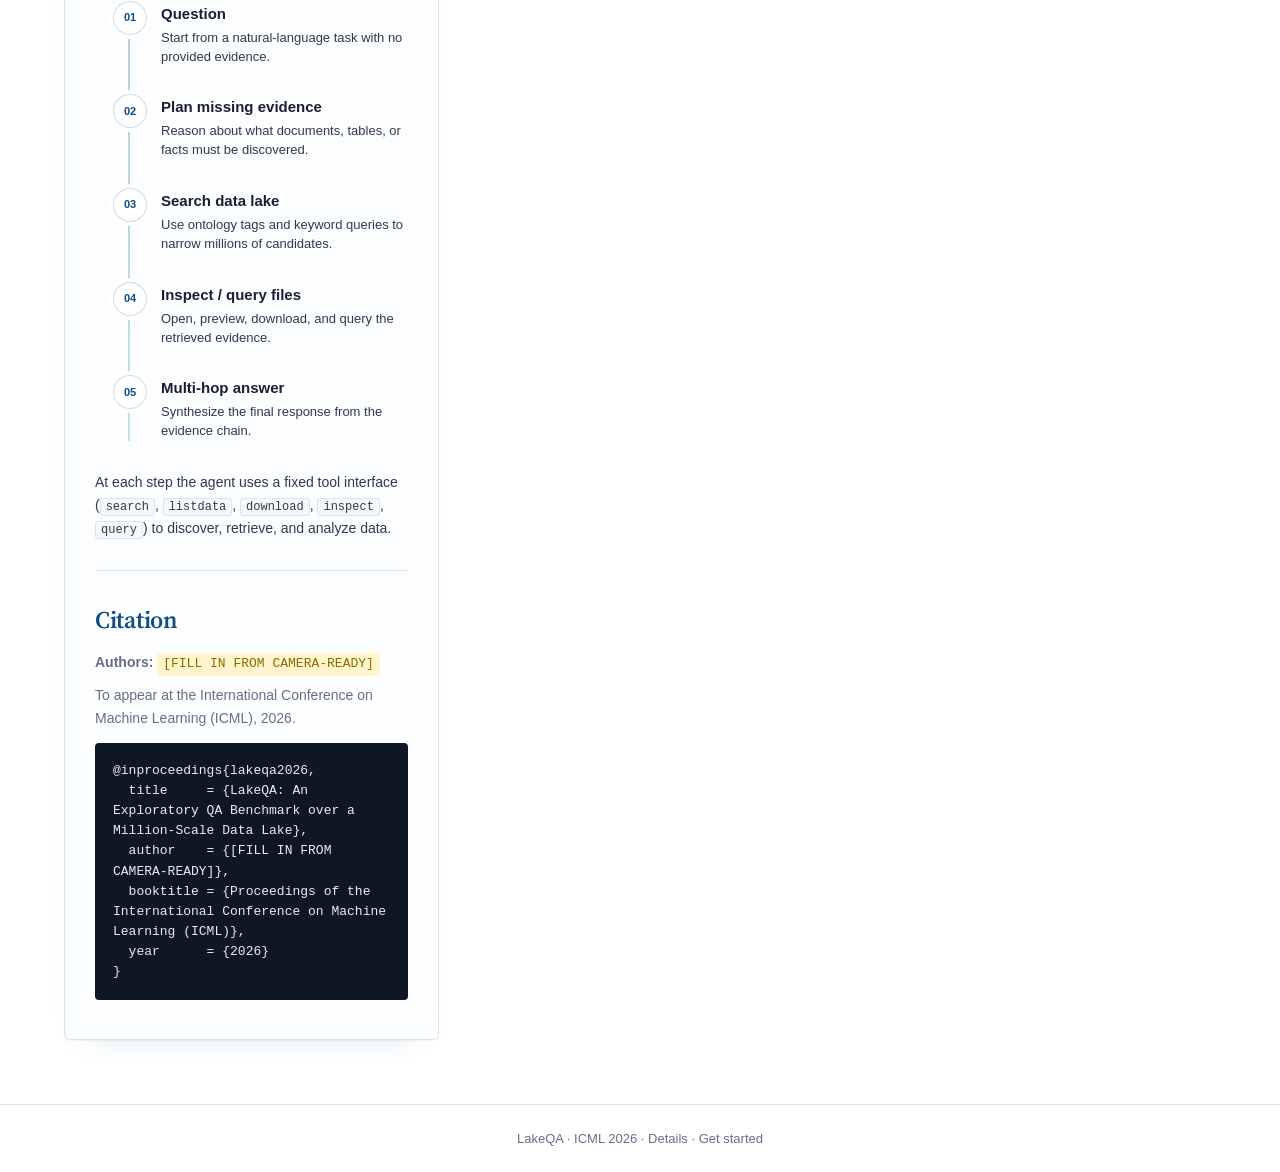
==== commit 788d2924: "Refine benchmark copy presentation" ====
--- a/index.html
+++ b/index.html
@@ -9,7 +9,7 @@
   <link rel="preconnect" href="https://fonts.googleapis.com" />
   <link rel="preconnect" href="https://fonts.gstatic.com" crossorigin />
   <link rel="stylesheet" href="https://fonts.googleapis.com/css2?family=Source+Serif+4:opsz,wght@8..60,400;8..60,600;8..60,700&display=swap" />
-  <link rel="stylesheet" href="assets/css/style.css?v=20260525-redesign" />
+  <link rel="stylesheet" href="assets/css/style.css?v=20260525-refine" />
 </head>
 <body>
 
@@ -26,7 +26,6 @@
 
 <section class="hero">
   <div class="container-wide hero-inner">
-    <p class="hero-eyebrow">ICML 2026 Benchmark</p>
     <h1>LakeQA</h1>
     <p class="tagline">An Exploratory QA Benchmark over a Million-Scale Data Lake</p>
     <p class="subtagline">Can LLM agents discover the evidence before reasoning over it?</p>
@@ -40,8 +39,8 @@
         <span>unique files</span>
       </div>
       <div class="hero-kpi">
-        <strong>1,005</strong>
-        <span>full tasks</span>
+        <strong>1,007</strong>
+        <span>full split</span>
       </div>
     </div>
     <div class="hero-affiliation" aria-label="Affiliations">
@@ -159,7 +158,7 @@
         </p>
 
         <div class="tabs" id="lb-tabs">
-          <button class="tab" data-split="full">LakeQA-full (1,005)</button>
+          <button class="tab" data-split="full">LakeQA-full (1,007)</button>
           <button class="tab" data-split="mini">LakeQA-mini (135)</button>
         </div>
 
--- a/assets/css/style.css
+++ b/assets/css/style.css
@@ -82,14 +82,6 @@
 }
 .hero-inner {
   position: relative;
-}
-.hero-eyebrow {
-  margin: 0 auto 12px;
-  color: var(--accent);
-  font-size: 12px;
-  font-weight: 700;
-  letter-spacing: 0.12em;
-  text-transform: uppercase;
 }
 .hero h1 {
   font-family: var(--display);
@@ -225,6 +217,7 @@
 section > .container-wide > .json-caption,
 section > .container-wide > pre,
 section > .container-wide > .banner,
+section > .container-wide > .task-copy-panel,
 section > .container-wide > .metric-groups,
 section > .container-wide > .challenge-grid {
   max-width: 920px;
@@ -239,6 +232,25 @@
   color: var(--text);
 }
 section p { margin: 0 0 16px; }
+
+/* ---------- Task definition ---------- */
+
+.task-copy-panel {
+  margin: 20px 0 30px;
+  padding: 22px 24px;
+  border: 1px solid var(--border);
+  border-left: 3px solid var(--accent);
+  border-radius: 0 6px 6px 0;
+  background: var(--panel);
+}
+.task-copy-panel p {
+  color: #2e3a4d;
+  font-size: 16px;
+  line-height: 1.72;
+}
+.task-copy-panel p:last-child {
+  margin-bottom: 0;
+}
 
 /* ---------- Challenge cards ---------- */
 
@@ -709,7 +721,6 @@
   to   { opacity: 1; transform: none; }
 }
 .hero h1            { animation: lakeqa-rise 0.55s ease-out both; }
-.hero .hero-eyebrow { animation: lakeqa-rise 0.55s ease-out both; }
 .hero .tagline      { animation: lakeqa-rise 0.55s 0.10s ease-out both; }
 .hero .subtagline   { animation: lakeqa-rise 0.55s 0.20s ease-out both; }
 .hero .hero-kpis    { animation: lakeqa-rise 0.55s 0.26s ease-out both; }
@@ -718,7 +729,7 @@
 .home-grid > .right-col { animation-delay: 0.40s; }
 
 @media (prefers-reduced-motion: reduce) {
-  .hero h1, .hero .hero-eyebrow, .hero .tagline, .hero .subtagline,
+  .hero h1, .hero .tagline, .hero .subtagline,
   .hero .hero-kpis, .hero-affiliation,
   .home-grid > .card { animation: none; }
 }
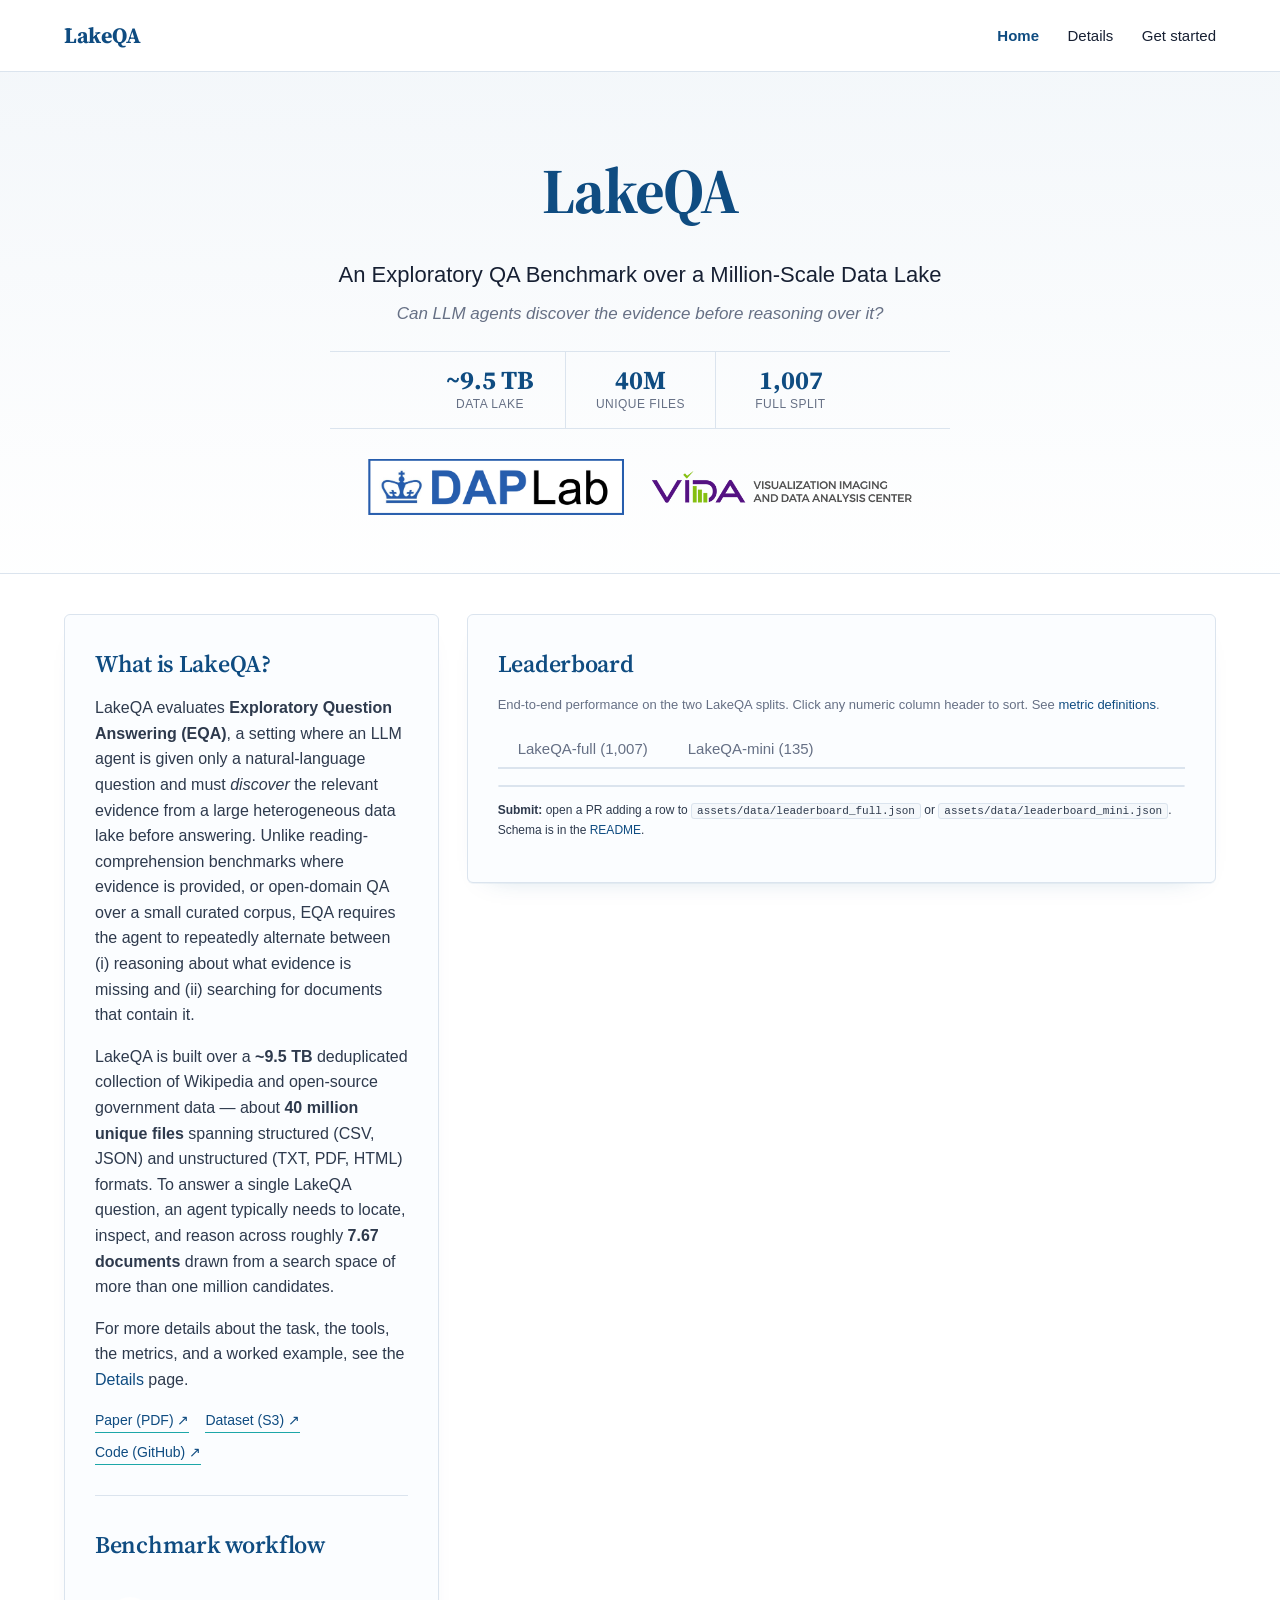
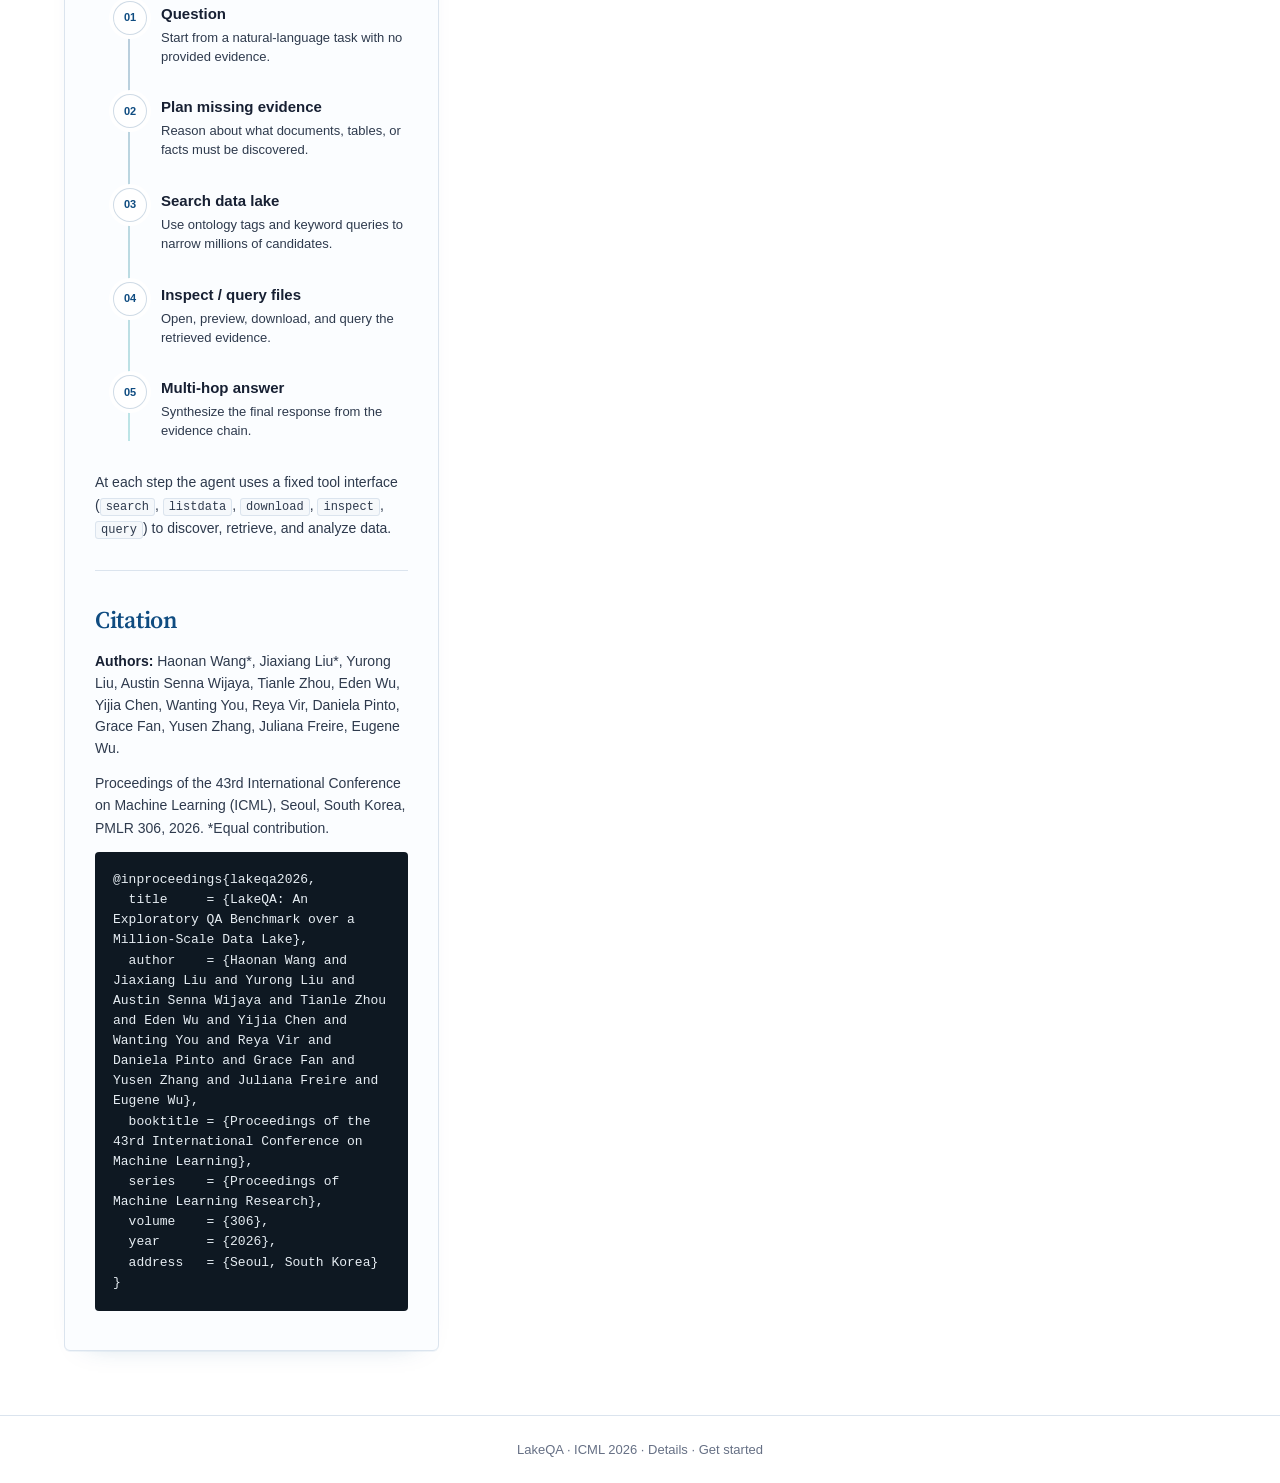
==== commit 0290331e: "Merge LakeQA paper into site" ====
--- a/index.html
+++ b/index.html
@@ -9,7 +9,7 @@
   <link rel="preconnect" href="https://fonts.googleapis.com" />
   <link rel="preconnect" href="https://fonts.gstatic.com" crossorigin />
   <link rel="stylesheet" href="https://fonts.googleapis.com/css2?family=Source+Serif+4:opsz,wght@8..60,400;8..60,600;8..60,700&display=swap" />
-  <link rel="stylesheet" href="assets/css/style.css?v=20260525-refine" />
+  <link rel="stylesheet" href="assets/css/style.css?v=20260609-paper" />
 </head>
 <body>
 
@@ -78,8 +78,8 @@
           <a href="details.html">Details</a> page.
         </p>
         <div class="inline-links">
-          <a href="#paper-pdf-link">Paper (PDF) ↗</a>
-          <a href="#dataset-link">Dataset (S3) ↗</a>
+          <a href="assets/papers/lakeqa_arxiv.pdf" target="_blank" rel="noopener">Paper (PDF) ↗</a>
+          <a href="get-started.html#get-dataset">Dataset (S3) ↗</a>
           <a href="https://github.com/lakeqa-bench/lakeqa-bench.github.io">Code (GitHub) ↗</a>
         </div>
 
@@ -132,17 +132,23 @@
         <hr class="card-divider" />
 
         <h3>Citation</h3>
-        <p style="font-size: 14px; color: var(--muted); margin: 0 0 8px;">
-          <strong>Authors:</strong> <span class="placeholder">[FILL IN FROM CAMERA-READY]</span>
-        </p>
-        <p style="font-size: 14px; color: var(--muted); margin: 0 0 14px;">
-          To appear at the International Conference on Machine Learning (ICML), 2026.
+        <p class="paper-meta author-list">
+          <strong>Authors:</strong> Haonan Wang*, Jiaxiang Liu*, Yurong Liu, Austin Senna Wijaya, Tianle Zhou,
+          Eden Wu, Yijia Chen, Wanting You, Reya Vir, Daniela Pinto, Grace Fan, Yusen Zhang, Juliana Freire,
+          Eugene Wu.
+        </p>
+        <p class="paper-meta">
+          Proceedings of the 43rd International Conference on Machine Learning (ICML), Seoul, South Korea,
+          PMLR 306, 2026. *Equal contribution.
         </p>
         <pre class="bibtex">@inproceedings{lakeqa2026,
   title     = {LakeQA: An Exploratory QA Benchmark over a Million-Scale Data Lake},
-  author    = {[FILL IN FROM CAMERA-READY]},
-  booktitle = {Proceedings of the International Conference on Machine Learning (ICML)},
-  year      = {2026}
+  author    = {Haonan Wang and Jiaxiang Liu and Yurong Liu and Austin Senna Wijaya and Tianle Zhou and Eden Wu and Yijia Chen and Wanting You and Reya Vir and Daniela Pinto and Grace Fan and Yusen Zhang and Juliana Freire and Eugene Wu},
+  booktitle = {Proceedings of the 43rd International Conference on Machine Learning},
+  series    = {Proceedings of Machine Learning Research},
+  volume    = {306},
+  year      = {2026},
+  address   = {Seoul, South Korea}
 }</pre>
 
       </div>
--- a/assets/css/style.css
+++ b/assets/css/style.css
@@ -497,6 +497,18 @@
   line-height: 1.55;
   white-space: pre-wrap;
   overflow-x: auto;
+}
+
+.paper-meta {
+  font-size: 14px;
+  color: var(--muted);
+  margin: 0 0 12px;
+}
+.paper-meta strong {
+  color: var(--text);
+}
+.paper-meta.author-list {
+  line-height: 1.55;
 }
 
 /* ---------- Metric groups (evaluation page) ---------- */
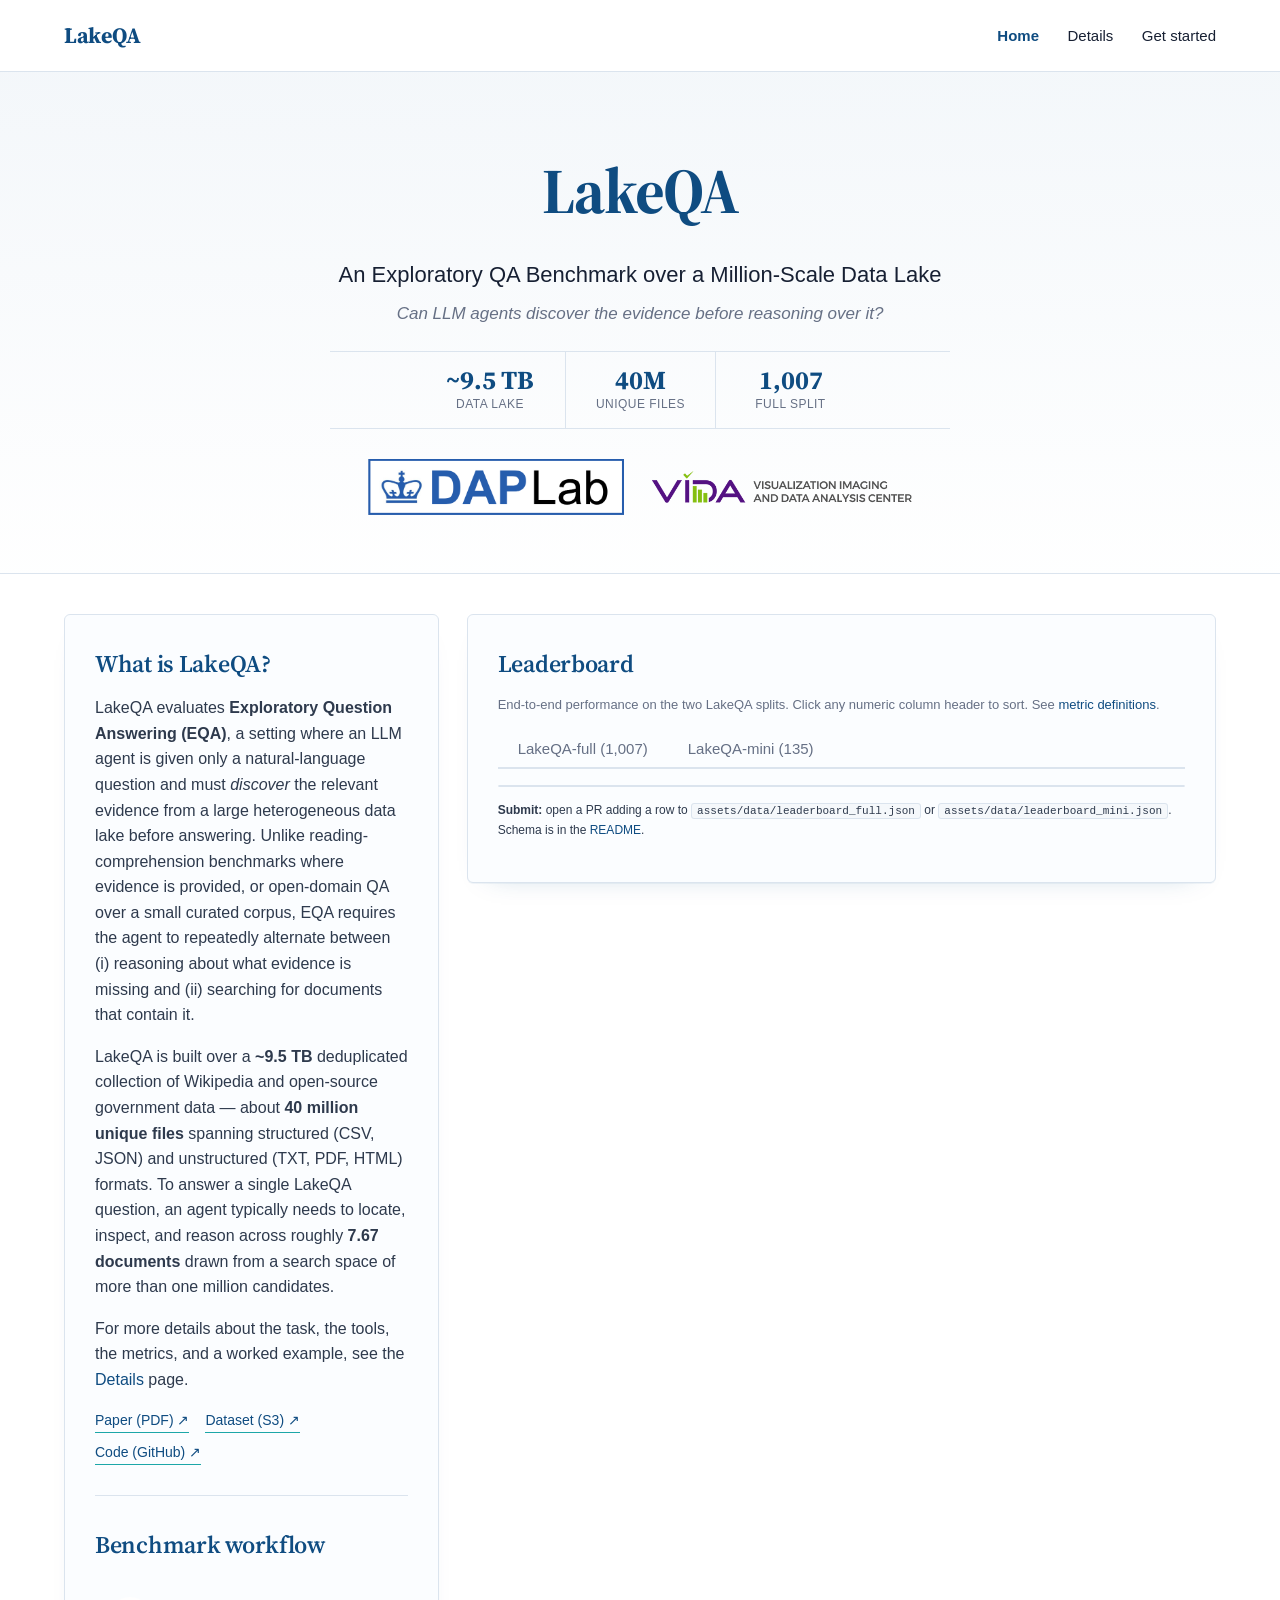
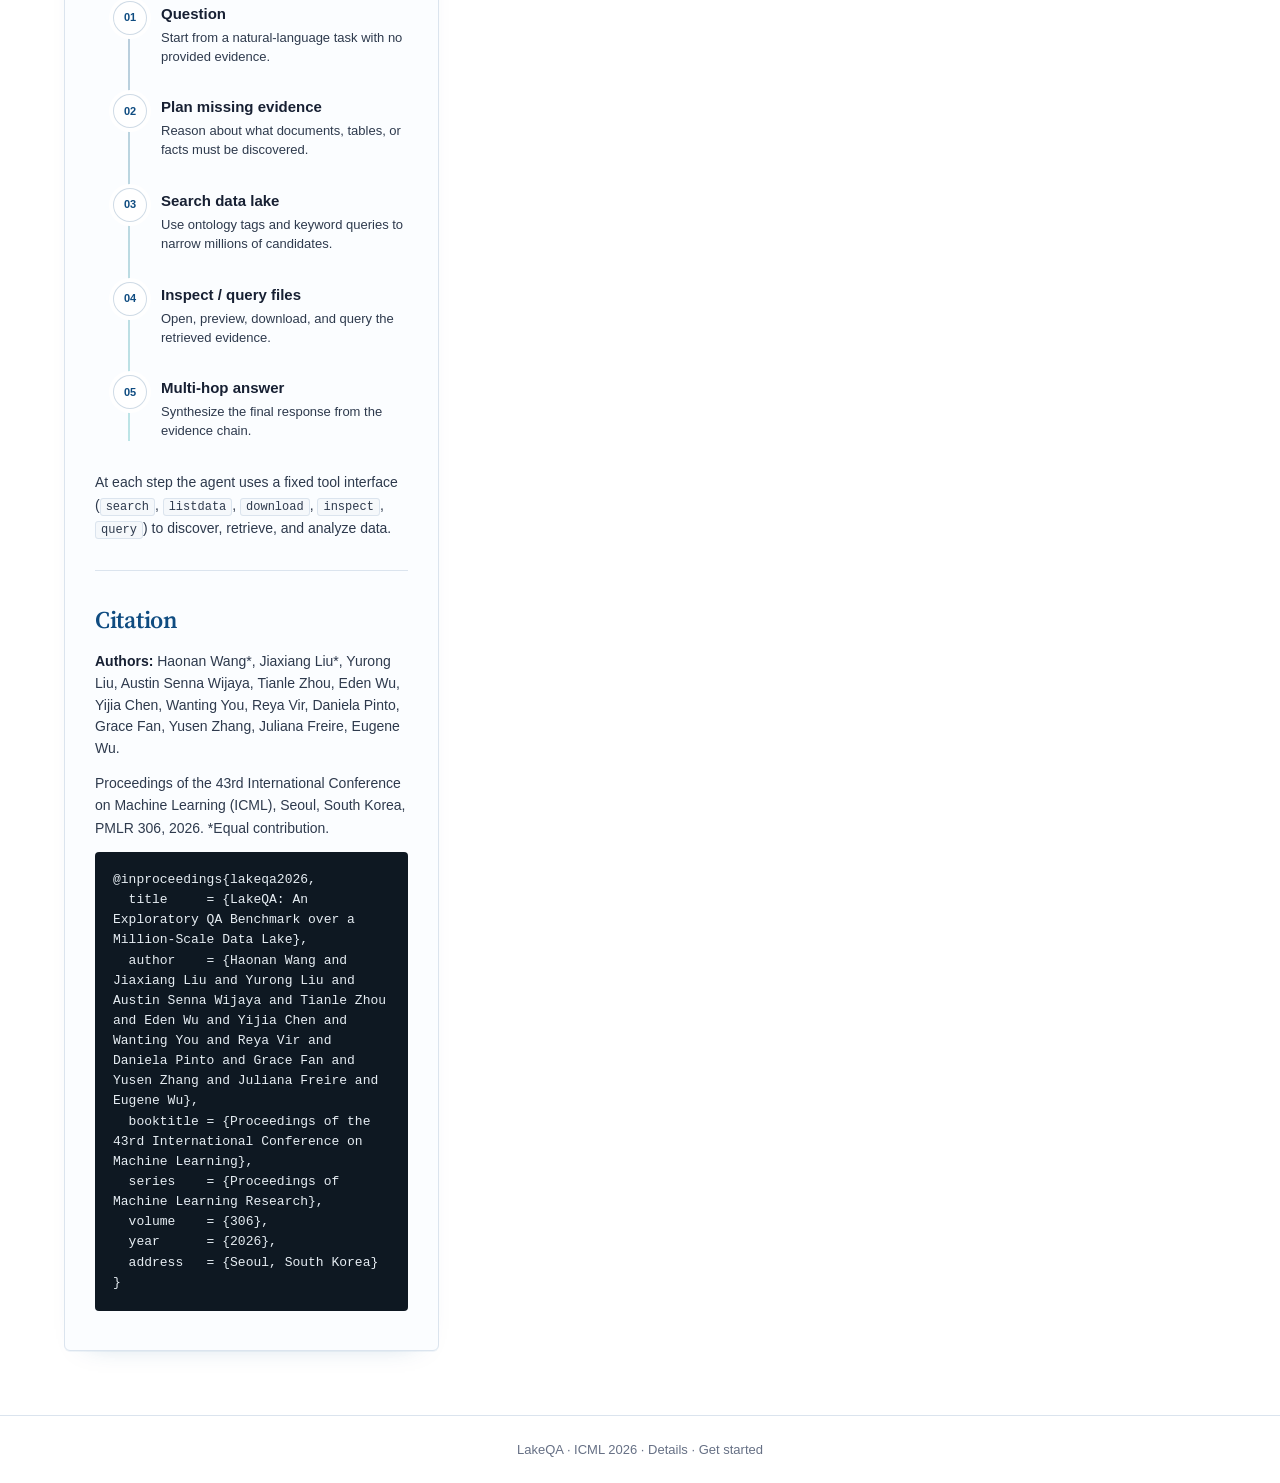
==== commit 8eea79c4: "Fix public code and data links" ====
--- a/index.html
+++ b/index.html
@@ -80,7 +80,7 @@
         <div class="inline-links">
           <a href="assets/papers/lakeqa_arxiv.pdf" target="_blank" rel="noopener">Paper (PDF) ↗</a>
           <a href="get-started.html#get-dataset">Dataset (S3) ↗</a>
-          <a href="https://github.com/lakeqa-bench/lakeqa-bench.github.io">Code (GitHub) ↗</a>
+          <a href="https://github.com/lakeagent/datalake-qa">Code (GitHub) ↗</a>
         </div>
 
         <hr class="card-divider" />
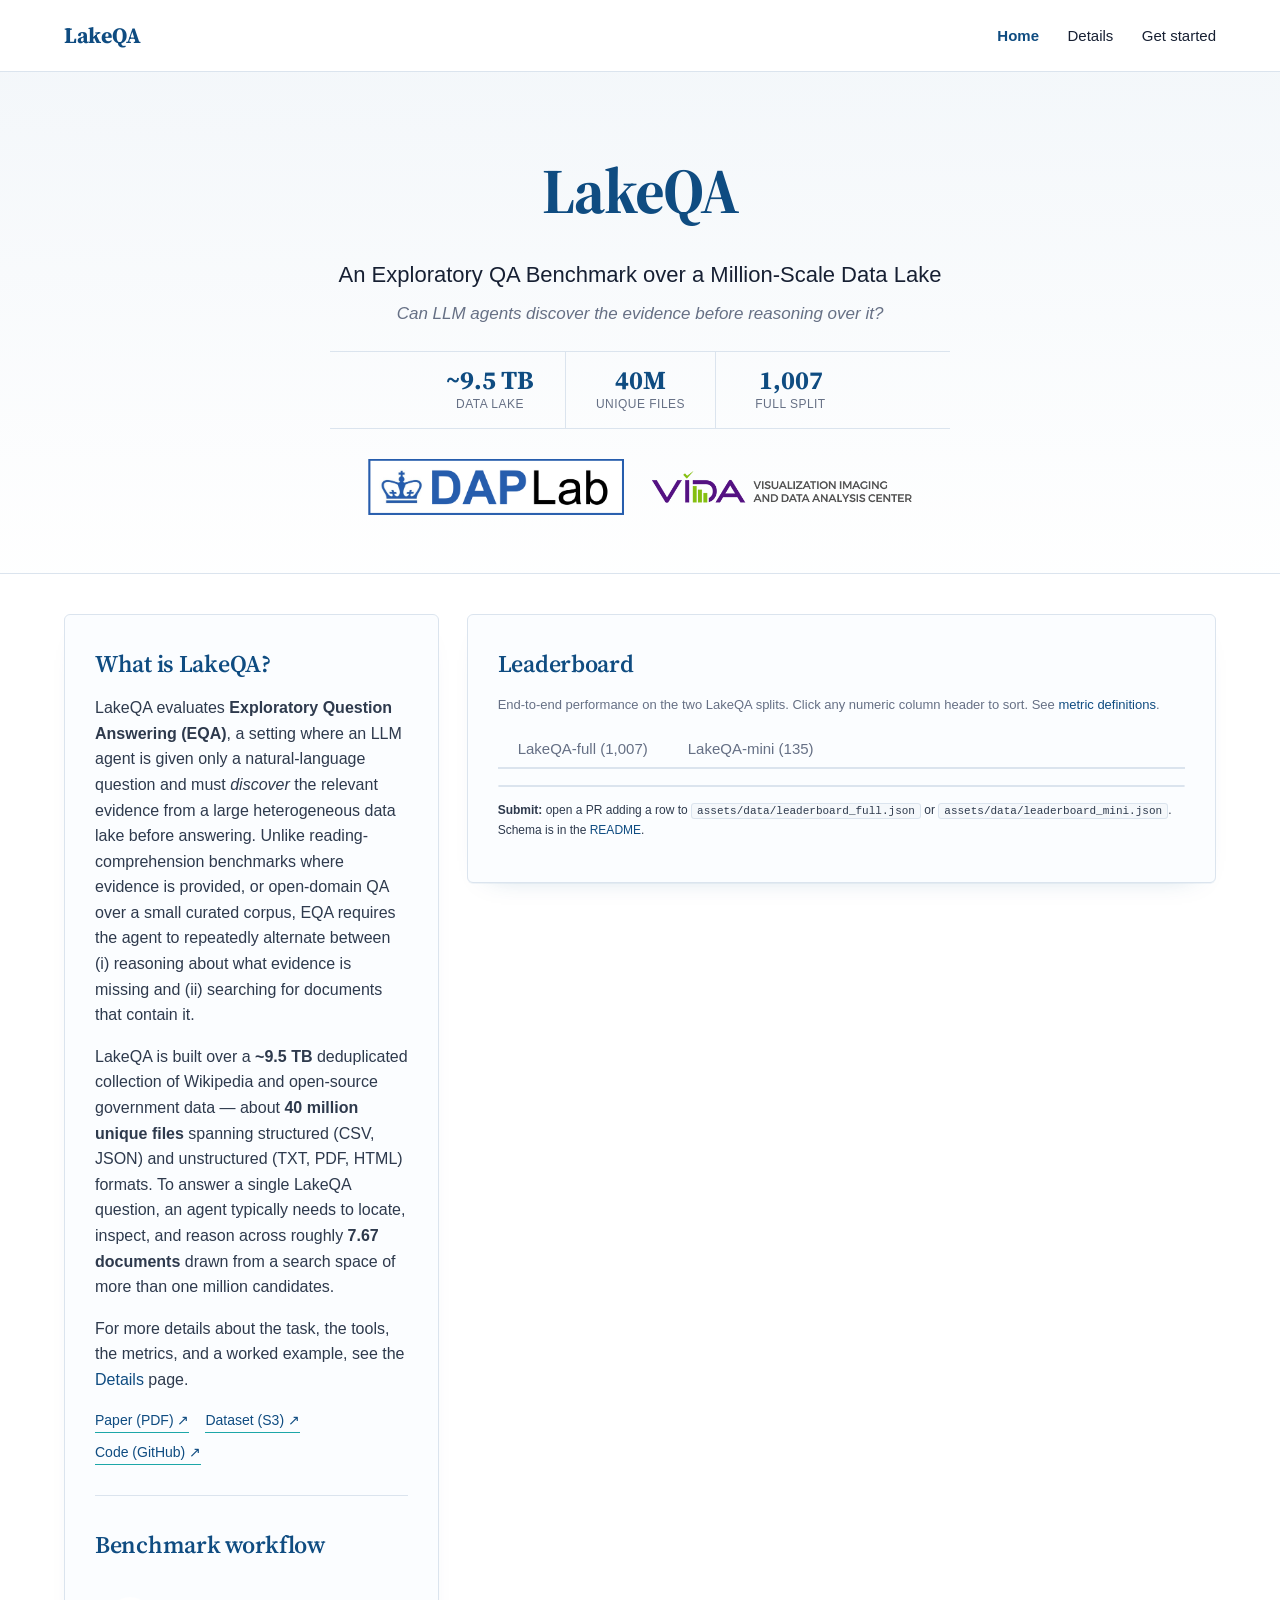
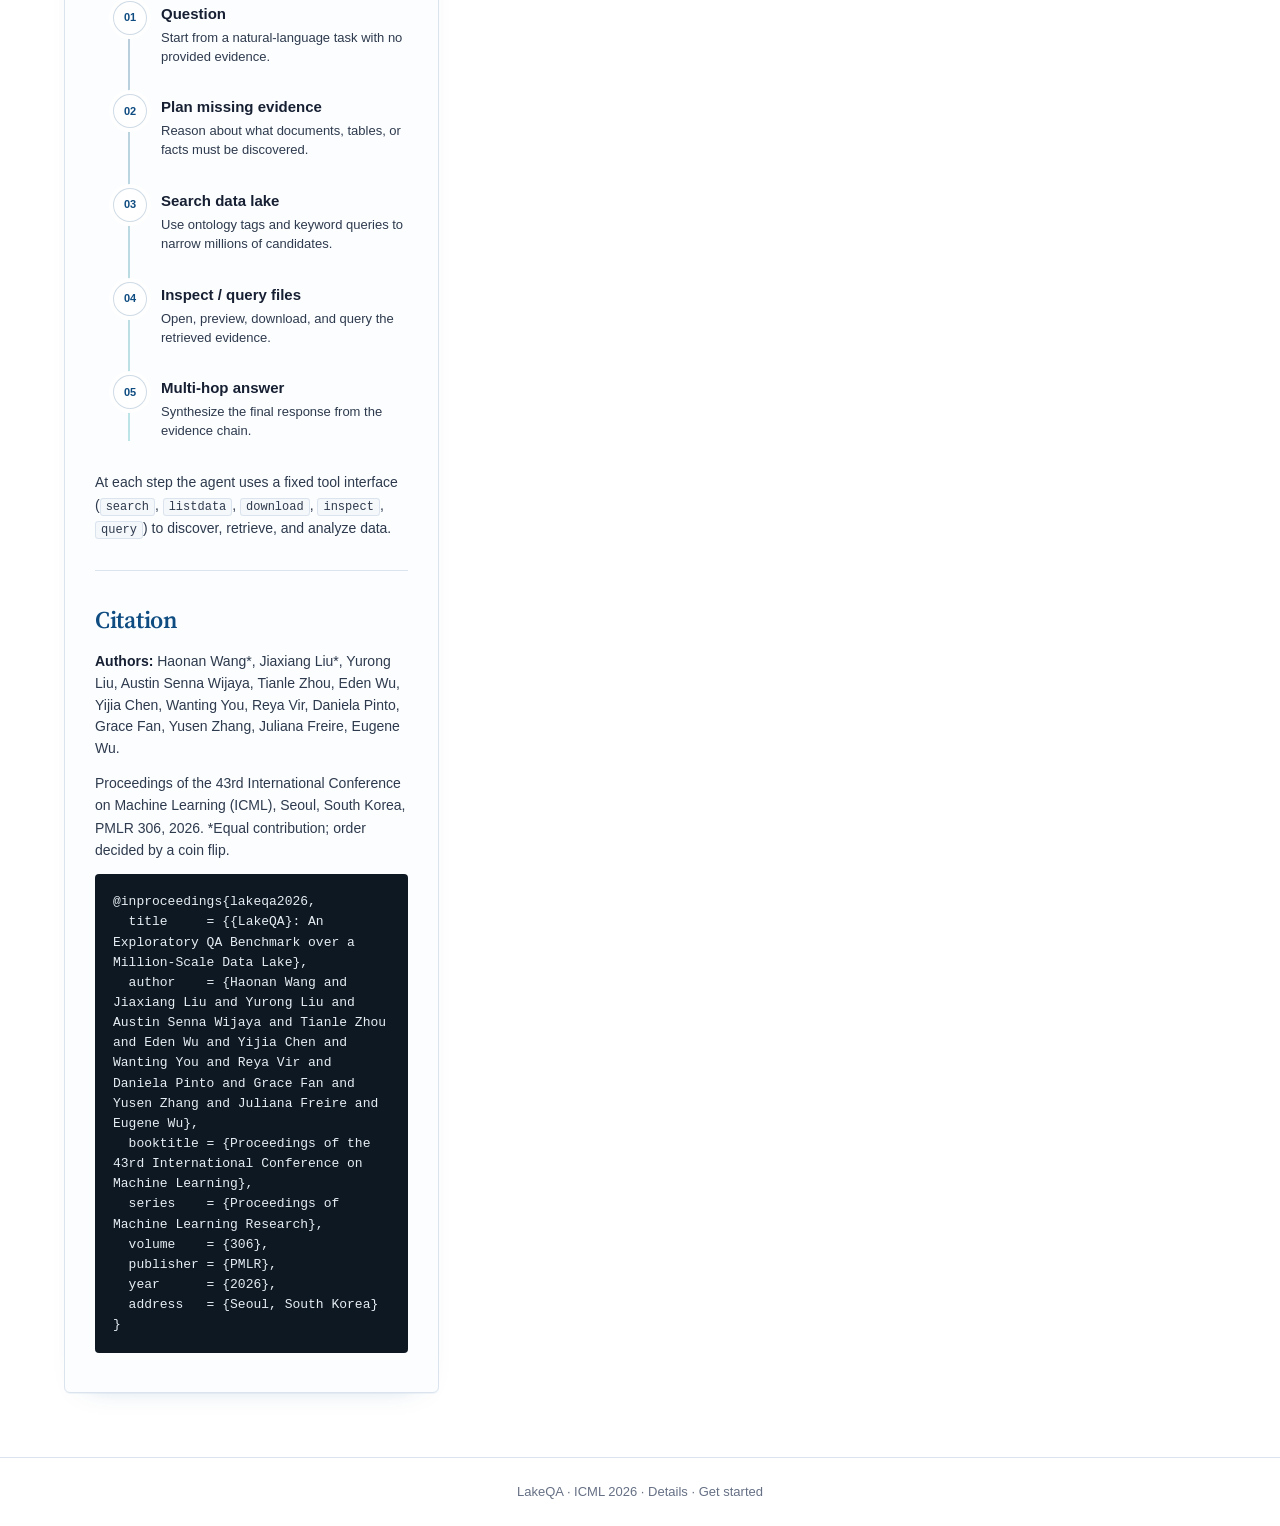
==== commit 45074485: "Correct LakeQA citation BibTeX" ====
--- a/index.html
+++ b/index.html
@@ -139,14 +139,15 @@
         </p>
         <p class="paper-meta">
           Proceedings of the 43rd International Conference on Machine Learning (ICML), Seoul, South Korea,
-          PMLR 306, 2026. *Equal contribution.
+          PMLR 306, 2026. *Equal contribution; order decided by a coin flip.
         </p>
         <pre class="bibtex">@inproceedings{lakeqa2026,
-  title     = {LakeQA: An Exploratory QA Benchmark over a Million-Scale Data Lake},
+  title     = {{LakeQA}: An Exploratory QA Benchmark over a Million-Scale Data Lake},
   author    = {Haonan Wang and Jiaxiang Liu and Yurong Liu and Austin Senna Wijaya and Tianle Zhou and Eden Wu and Yijia Chen and Wanting You and Reya Vir and Daniela Pinto and Grace Fan and Yusen Zhang and Juliana Freire and Eugene Wu},
   booktitle = {Proceedings of the 43rd International Conference on Machine Learning},
   series    = {Proceedings of Machine Learning Research},
   volume    = {306},
+  publisher = {PMLR},
   year      = {2026},
   address   = {Seoul, South Korea}
 }</pre>
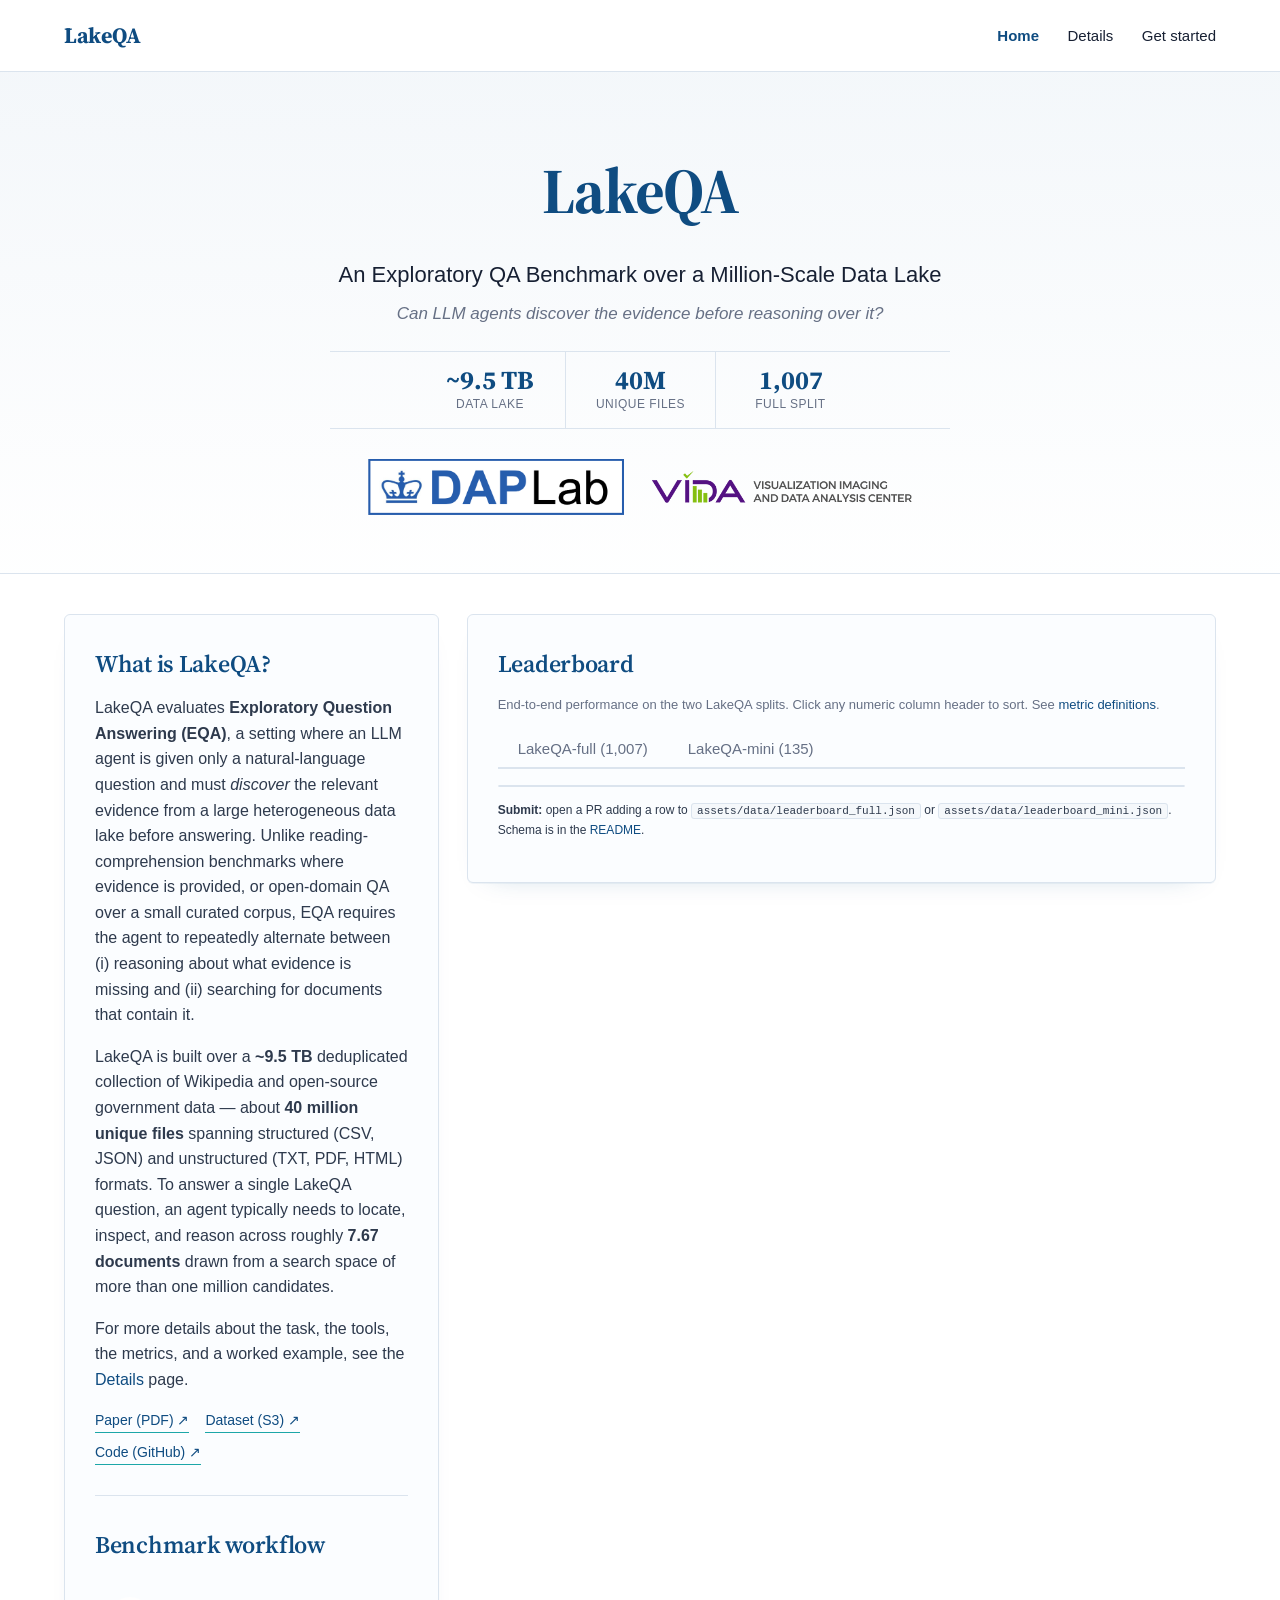
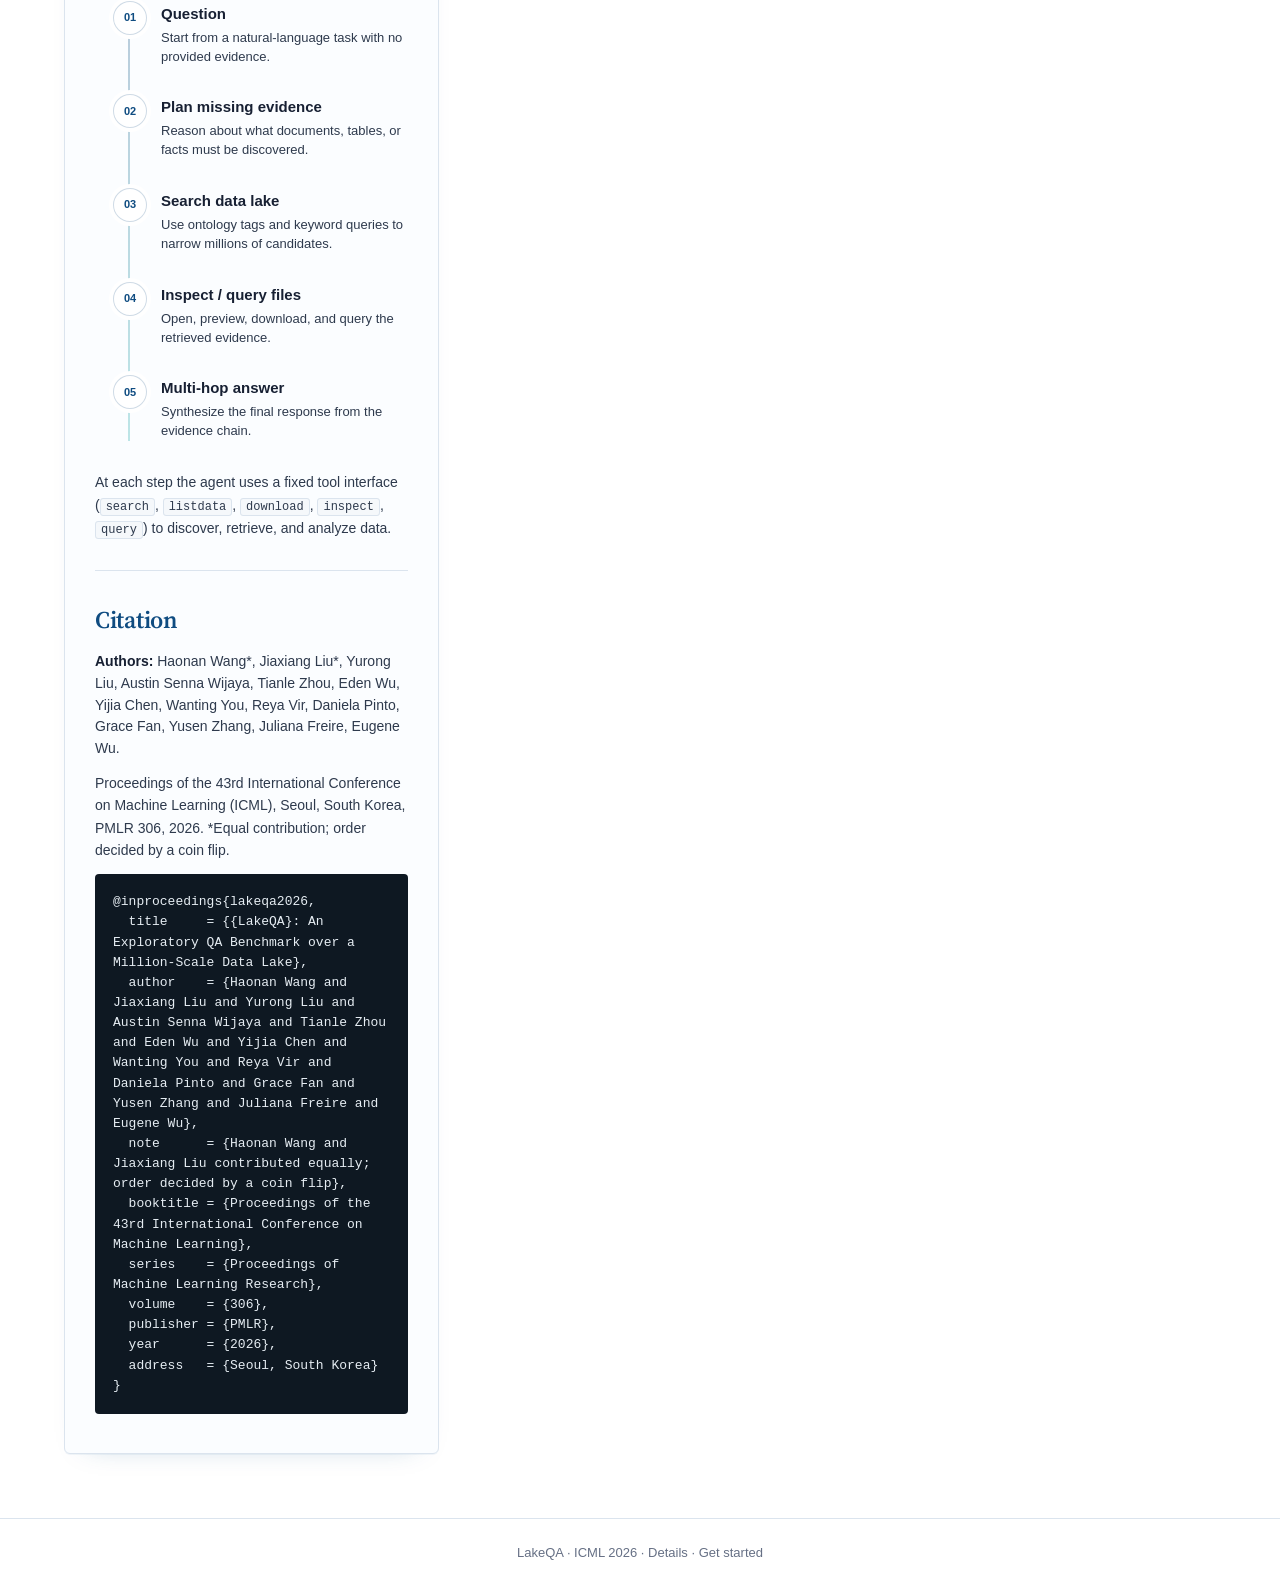
==== commit f55946fa: "Add equal contribution note to citation" ====
--- a/index.html
+++ b/index.html
@@ -144,6 +144,7 @@
         <pre class="bibtex">@inproceedings{lakeqa2026,
   title     = {{LakeQA}: An Exploratory QA Benchmark over a Million-Scale Data Lake},
   author    = {Haonan Wang and Jiaxiang Liu and Yurong Liu and Austin Senna Wijaya and Tianle Zhou and Eden Wu and Yijia Chen and Wanting You and Reya Vir and Daniela Pinto and Grace Fan and Yusen Zhang and Juliana Freire and Eugene Wu},
+  note      = {Haonan Wang and Jiaxiang Liu contributed equally; order decided by a coin flip},
   booktitle = {Proceedings of the 43rd International Conference on Machine Learning},
   series    = {Proceedings of Machine Learning Research},
   volume    = {306},
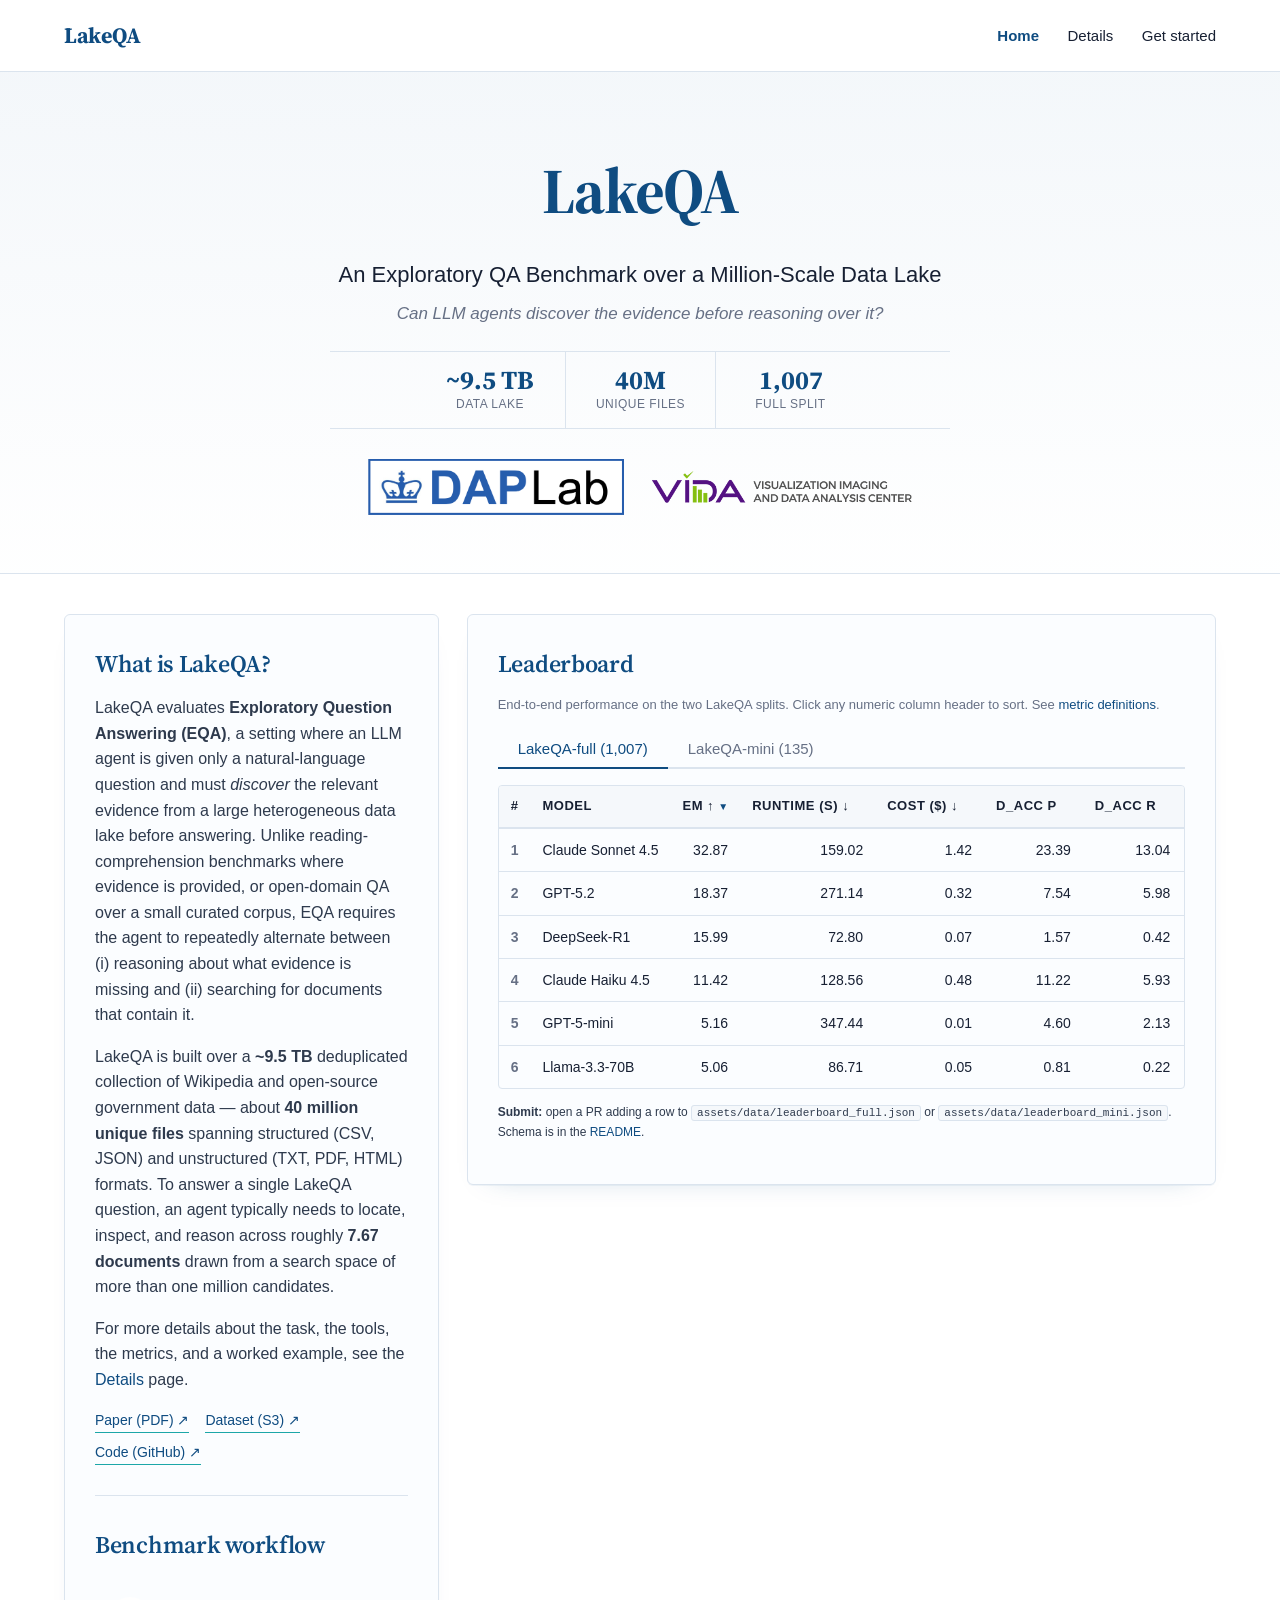
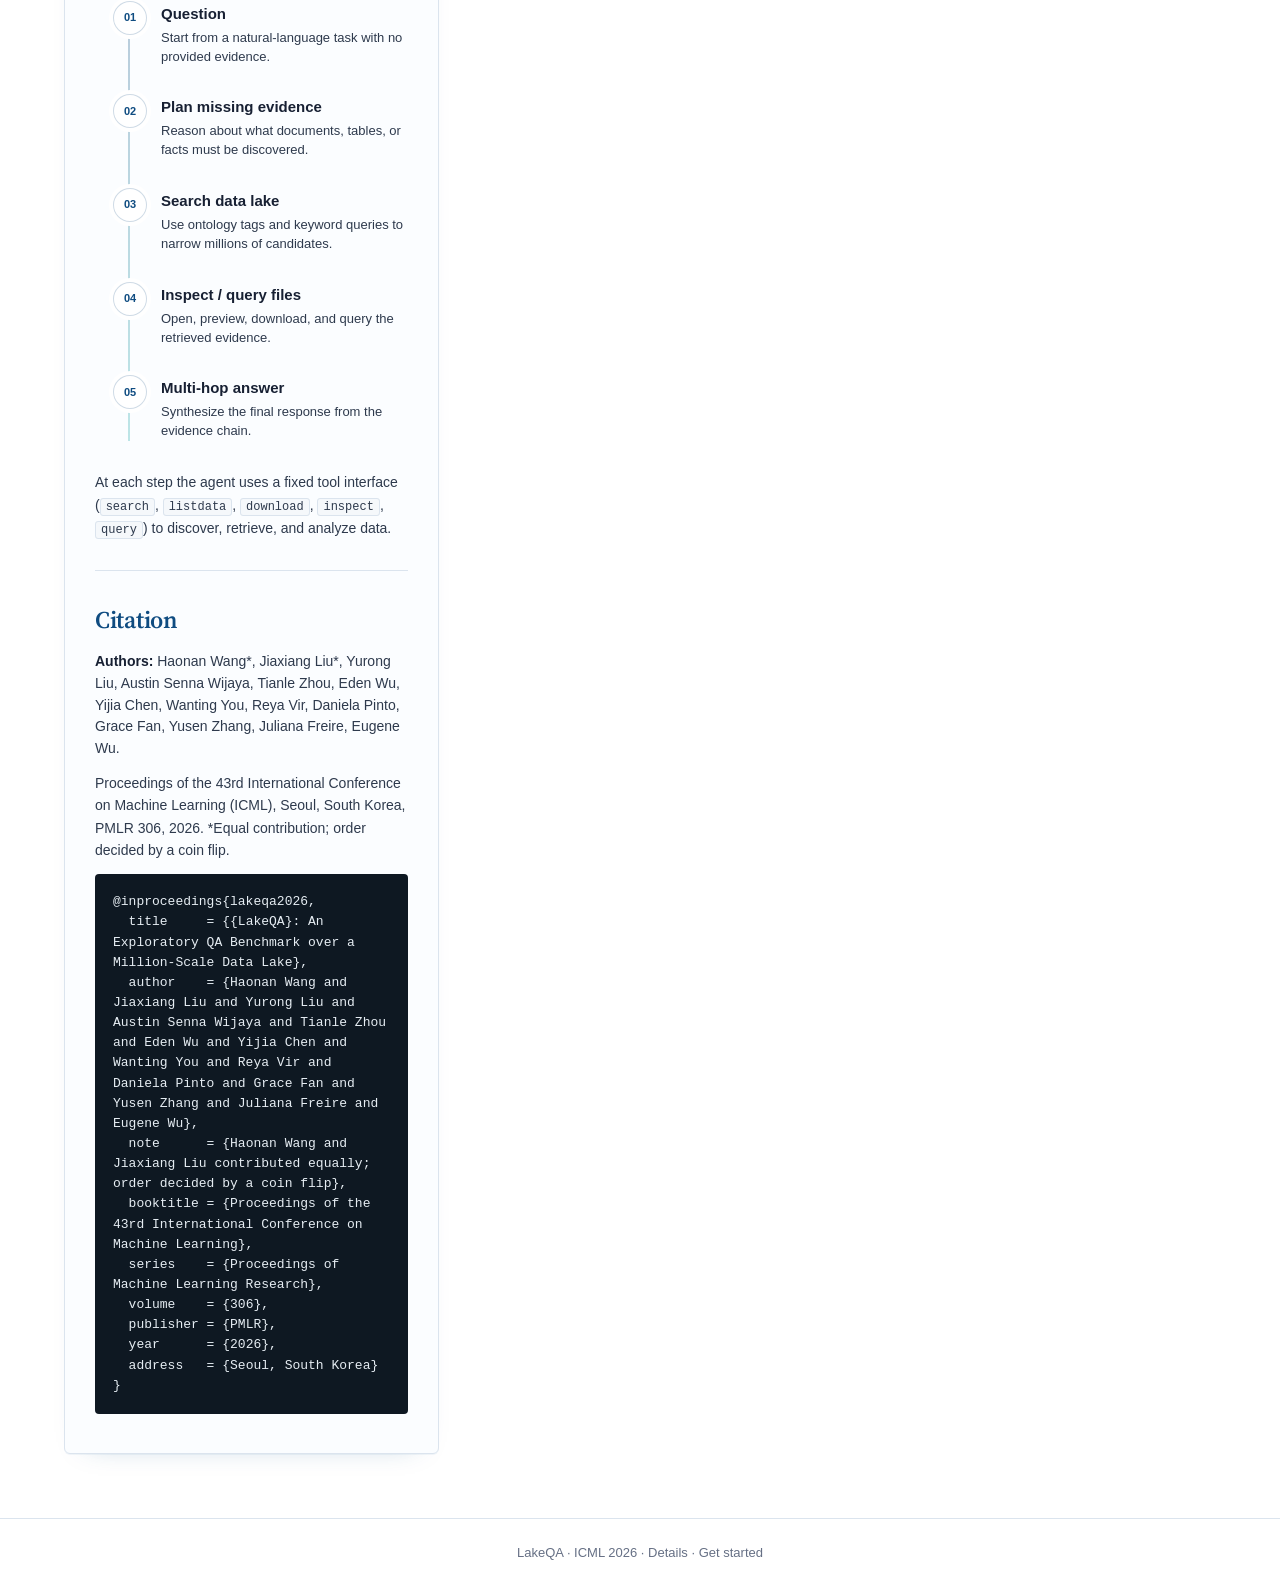
==== commit 9513498d: "Remove visible placeholder and empty notes column" ====
--- a/index.html
+++ b/index.html
@@ -191,7 +191,7 @@
   </div>
 </footer>
 
-<script src="assets/js/leaderboard.js"></script>
+<script src="assets/js/leaderboard.js?v=20260610-clean"></script>
 <script>
   window.LakeQA.renderLeaderboard({
     tableContainerId: "lb-table",
